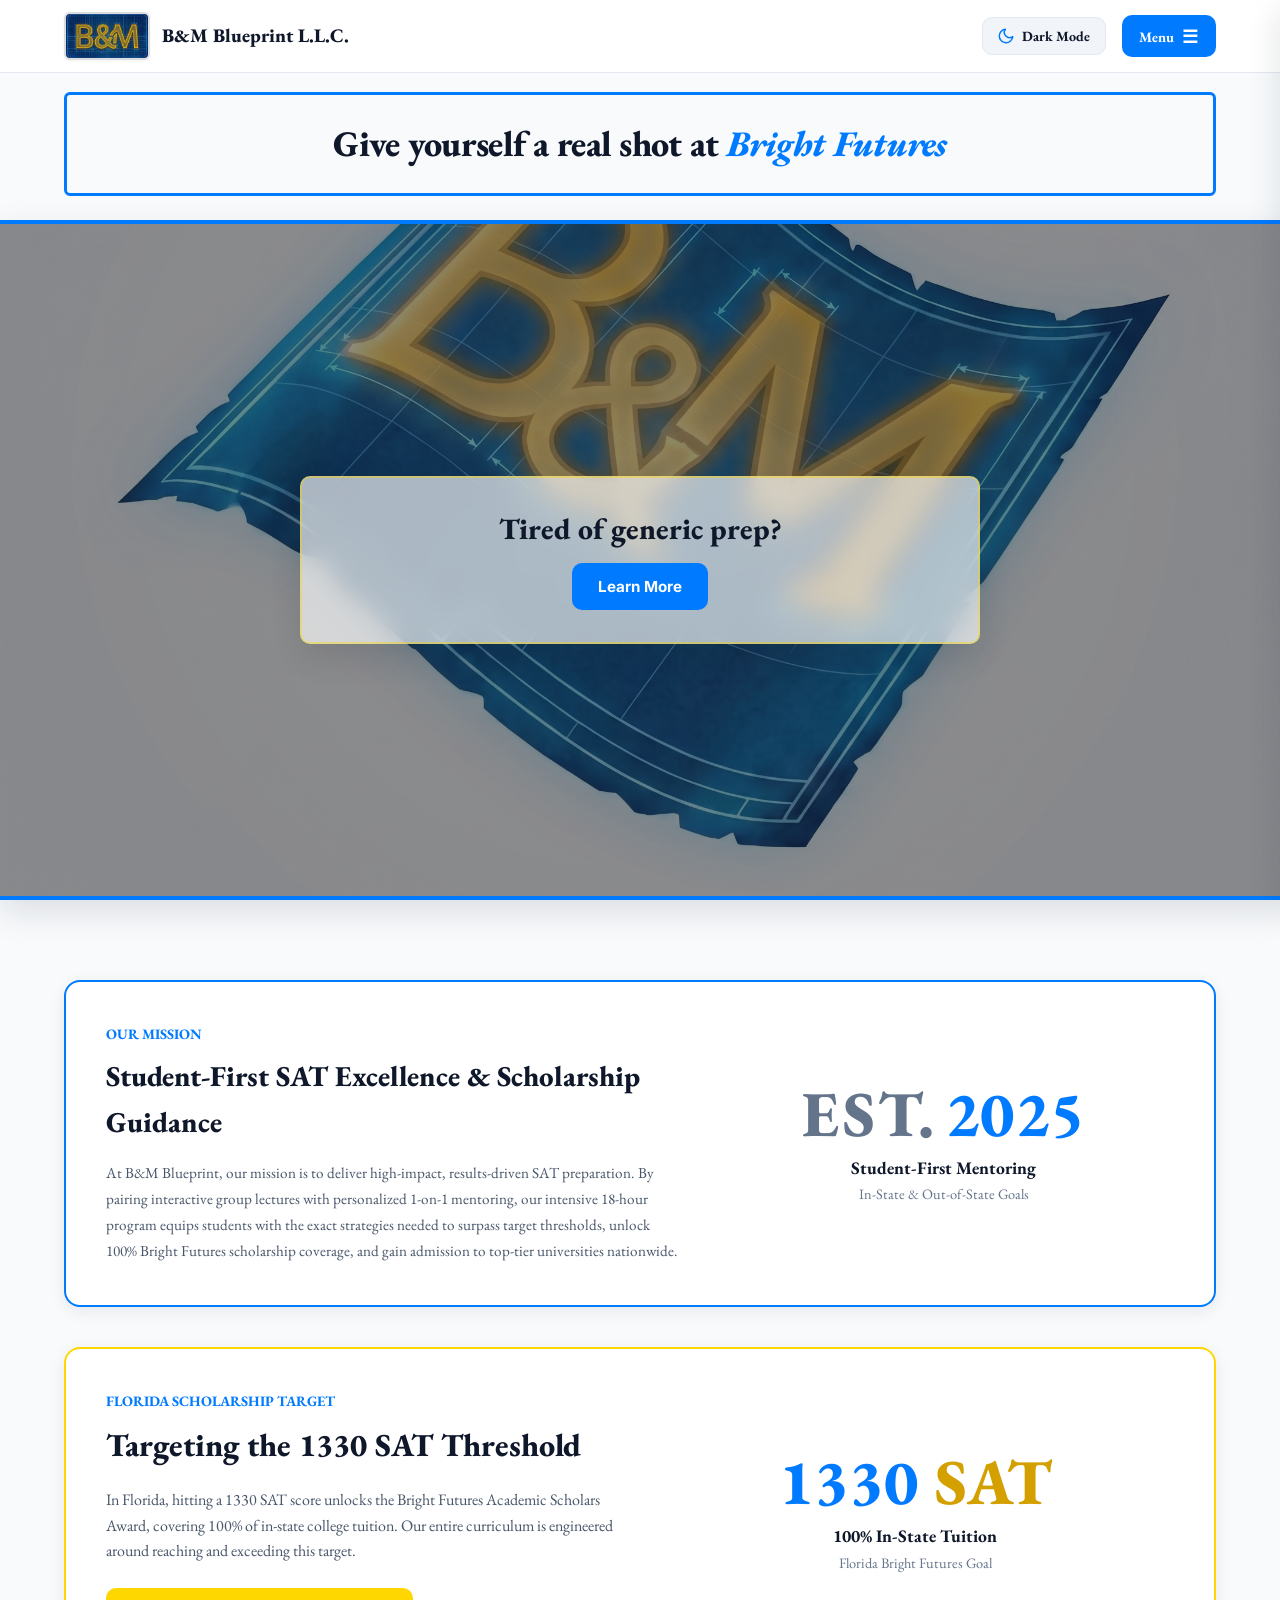
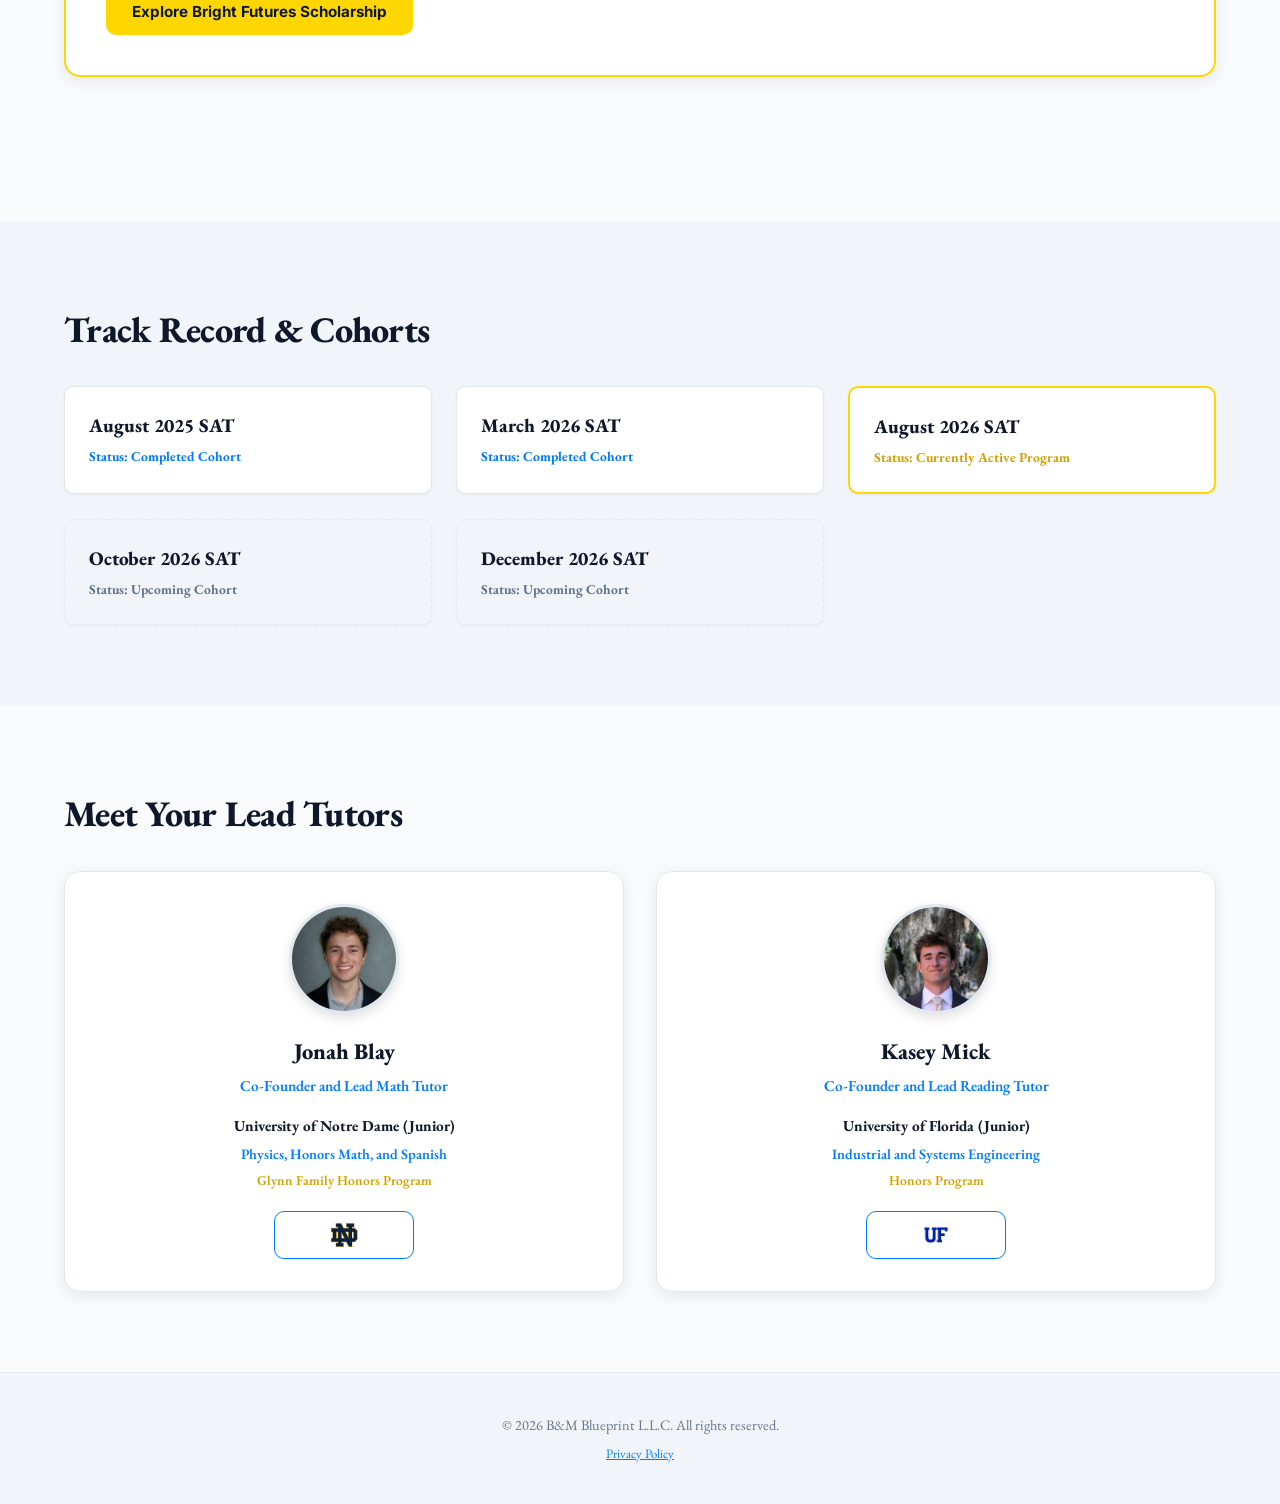
==== frontend/index.html @ c73dffe8 "Fix CSS cascade issue with mobile background attachment" ====
<!DOCTYPE html>
<html lang="en" data-theme="light">
<head>
  <meta charset="UTF-8">
  <meta name="viewport" content="width=device-width, initial-scale=1.0">
  <meta name="description" content="B&M Blueprint L.L.C. - Elite SAT & Academic Tutoring based in Tallahassee, Florida. Master the 1330 SAT score for 100% Bright Futures coverage.">
  <title>B&M Blueprint L.L.C. | SAT & Academic Tutoring</title>
  
  <!-- Prevent Theme Flash -->
  <script>
    (function() {
      var cached = localStorage.getItem('bm_theme');
      var isDark = cached === 'dark' || (!cached && window.matchMedia && window.matchMedia('(prefers-color-scheme: dark)').matches);
      if (isDark) document.documentElement.setAttribute('data-theme', 'dark');
    })();
  </script>

  <!-- Favicon -->
  <link rel="icon" href="favicon.ico?v=5" sizes="any">
  <link rel="icon" type="image/png" sizes="32x32" href="assets/favicon.png?v=5">
  <link rel="apple-touch-icon" href="assets/apple-touch-icon.png?v=5">
  <!-- Google Fonts Preconnect -->
  <link rel="preconnect" href="https://fonts.googleapis.com">
  <link rel="preconnect" href="https://fonts.gstatic.com" crossorigin>
  <link href="https://fonts.googleapis.com/css2?family=EB+Garamond:ital,wght@0,400;0,500;0,600;0,700;0,800;1,400;1,500;1,600;1,700;1,800&amp;family=Inter:wght@400;500;600;700;800&amp;display=swap" rel="stylesheet">

  <!-- Master Stylesheet -->
  <link rel="stylesheet" href="css/styles.css?v=58">
</head>
<body>

  <!-- Site Navigation Header -->
  <header class="site-header">
    <div class="container">
      <a href="#" class="logo-link" data-page-target="home">
        <div class="logo-image-wrapper">
          <img src="assets/banner.png?v=3" alt="B&M Blueprint Logo" class="logo-banner-img">
        </div>
        <div class="header-logo-text">B&amp;M Blueprint L.L.C.</div>
      </a>

      <div class="nav-actions">
        <!-- Header Dark Mode / Light Mode Toggle Button -->
        <button class="theme-toggle-btn-header" id="header-theme-toggle-btn" aria-label="Toggle Light and Dark Mode">
          <span id="header-theme-icon" class="theme-icon-container"></span>
          <span id="header-theme-text">Dark Mode</span>
        </button>

        <!-- Right Slide-Out Menu Button -->
        <button class="menu-trigger-btn" id="menu-trigger-btn" aria-label="Open Navigation Menu">
          <span>Menu</span>
          <span style="font-size:1.1rem">☰</span>
        </button>
      </div>
    </div>
  </header>

  <!-- Right Slide-Out Navigation Drawer & Backdrop -->
  <div class="drawer-backdrop" id="drawer-backdrop"></div>
  <aside class="slide-drawer" id="slide-drawer" aria-label="Main Navigation Drawer">
    <div>
      <div class="drawer-header">
        <div style="font-weight:800; font-size:1.1rem; color:var(--color-blueprint)">B&amp;M Blueprint L.L.C.</div>
        <button class="drawer-close-btn" id="drawer-close-btn" aria-label="Close Navigation Menu">&times;</button>
      </div>

      <nav>
        <ul class="drawer-nav-list">
          <li><a href="#" class="drawer-nav-link active" data-page-target="home">Home</a></li>
          <li><a href="#" class="drawer-nav-link" data-page-target="program">Our Program</a></li>
          <li><a href="#" class="drawer-nav-link" data-page-target="tutors">Your Tutors</a></li>
          <li><a href="#" class="drawer-nav-link" data-page-target="pricing">Plans & Pricing</a></li>
          <li><a href="#" class="drawer-nav-link" data-page-target="bright-futures">Bright Futures Info</a></li>
          <li><a href="#" class="drawer-nav-link" data-page-target="testimonials">Testimonials</a></li>
          <li><a href="#" class="drawer-nav-link" data-page-target="contact">Contact Us</a></li>
        </ul>
      </nav>
    </div>

    <div class="drawer-footer">
      <!-- Theme Toggle inside Menu -->
      <button class="theme-toggle-btn-drawer" id="theme-toggle-btn" aria-label="Toggle Light and Dark Mode">
        <span id="theme-icon" class="theme-icon-container"></span>
        <span id="theme-text">Dark Mode</span>
      </button>

      <div style="font-weight:700; color:var(--text-primary); margin-top:1.25rem; margin-bottom:0.25rem">Tallahassee, Florida</div>
      <div>bandmblueprint@gmail.com</div>
      <div>850-556-9742 | 850-966-0051</div>
    </div>
  </aside>

  <!-- HERO SECTION WITH FULL-WIDTH WINDOW SCROLL ILLUSION -->
  <section class="hero-wrapper" id="hero-wrapper">
    <div class="container" id="hero-tagline-container">
      <!-- Tagline 1 Header above Window with Borders -->
      <div class="hero-tagline-bordered-box interactive-hero-box" id="hero-tagline-box">
        <h1 class="hero-tagline-top" id="hero-tagline-text">
          Give yourself a real shot at <span>Bright Futures</span>
        </h1>
      </div>
    </div>

    <!-- Full-Width Hero Window Frame stretching from left to right side of screen -->
    <div class="hero-window-frame-full" id="hero-window-frame">
      <div class="hero-window-bg" id="hero-window-bg"></div>
      <div class="hero-window-overlay"></div>

      <!-- Centered Banner inside Hero Window -->
      <div class="hero-centered-banner reveal-init reveal-scale" id="hero-centered-banner">
        <div class="banner-tagline" id="hero-banner-tagline">Tired of generic prep?</div>
        <div class="hero-banner-actions" id="hero-banner-actions">
          <button class="btn btn-blueprint" id="hero-learn-more-btn" data-page-target="program">
            Learn More
          </button>
        </div>
      </div>
    </div>
  </section>

  <!-- MULTI-PAGE CONTAINER VIEWS -->
  <main id="main-app-content">

    <!-- ================= PAGE 1: HOME ================= -->
    <div class="page-view" id="page-home">
      
      <section class="section-block">
        <div class="container">

          <!-- Company Mission Banner -->
          <div class="mission-card reveal-init reveal-slide-left interactive-card">
            <div class="mission-text-column">
              <div style="font-weight:700; color:var(--color-blueprint); font-size:0.9rem; margin-bottom:0.5rem">OUR MISSION</div>
              <h2 style="font-size:1.8rem; font-weight:800; margin-bottom:1rem">Student-First SAT Excellence &amp; Scholarship Guidance</h2>
              <p style="color:var(--text-secondary); font-size:0.95rem; line-height:1.7">
                At B&amp;M Blueprint, our mission is to deliver high-impact, results-driven SAT preparation. By pairing interactive group lectures with personalized 1-on-1 mentoring, our intensive 18-hour program equips students with the exact strategies needed to surpass target thresholds, unlock 100% Bright Futures scholarship coverage, and gain admission to top-tier universities nationwide.
              </p>
            </div>

            <div style="text-align:center">
              <div class="score-badge-large"><span style="color:var(--text-muted); font-weight:800; text-transform:uppercase; margin-right:0.5rem; letter-spacing:0.05em;">EST.</span>2025</div>
              <div style="font-weight:700; font-size:1.1rem; margin-top:0.5rem">Student-First Mentoring</div>
              <div style="color:var(--text-muted); font-size:0.9rem">In-State &amp; Out-of-State Goals</div>
            </div>
          </div>

          <!-- Bright Futures 1330 Highlight -->
          <div class="bright-futures-card reveal-init reveal-slide-right interactive-card">
            <div class="bf-text-column">
              <div style="font-weight:700; color:var(--color-blueprint); font-size:0.9rem; margin-bottom:0.5rem">FLORIDA SCHOLARSHIP TARGET</div>
              <h2 style="font-size:2rem; font-weight:800; margin-bottom:1rem">Targeting the 1330 SAT Threshold</h2>
              <p style="color:var(--text-secondary); margin-bottom:1.5rem">
                In Florida, hitting a 1330 SAT score unlocks the Bright Futures Academic Scholars Award, covering 100% of in-state college tuition. Our entire curriculum is engineered around reaching and exceeding this target.
              </p>
              <button class="btn btn-gold" data-page-target="bright-futures">
                Explore Bright Futures Scholarship
              </button>
            </div>

            <div style="text-align:center">
              <div class="score-badge-large">1330 <span>SAT</span></div>
              <div style="font-weight:700; font-size:1.1rem; margin-top:0.5rem">100% In-State Tuition</div>
              <div style="color:var(--text-muted); font-size:0.9rem">Florida Bright Futures Goal</div>
            </div>

          </div>
        </div>
      </section>

      <!-- Cohorts Hosted & Overview -->
      <section class="section-block" style="background-color:var(--bg-surface-alt)">
        <div class="container">
          <h2 class="section-title reveal-init reveal-fade-up">Track Record &amp; Cohorts</h2>
          
          <div class="reveal-stagger-parent cohort-grid">
            <div class="reveal-card cohort-card">
              <div style="font-weight:800; font-size:1.2rem; margin-bottom:0.25rem">August 2025 SAT</div>
              <div style="color:var(--color-blueprint); font-weight:700; font-size:0.85rem">Status: Completed Cohort</div>
            </div>
            <div class="reveal-card cohort-card">
              <div style="font-weight:800; font-size:1.2rem; margin-bottom:0.25rem">March 2026 SAT</div>
              <div style="color:var(--color-blueprint); font-weight:700; font-size:0.85rem">Status: Completed Cohort</div>
            </div>
            <div class="reveal-card cohort-card active">
              <div style="font-weight:800; font-size:1.2rem; margin-bottom:0.25rem">August 2026 SAT</div>
              <div style="color:var(--color-gold-dark); font-weight:700; font-size:0.85rem">Status: Currently Active Program</div>
            </div>
            <div class="reveal-card cohort-card upcoming">
              <div style="font-weight:800; font-size:1.2rem; margin-bottom:0.25rem">October 2026 SAT</div>
              <div style="color:var(--text-muted); font-weight:700; font-size:0.85rem">Status: Upcoming Cohort</div>
            </div>
            <div class="reveal-card cohort-card upcoming">
              <div style="font-weight:800; font-size:1.2rem; margin-bottom:0.25rem">December 2026 SAT</div>
              <div style="color:var(--text-muted); font-weight:700; font-size:0.85rem">Status: Upcoming Cohort</div>
            </div>
          </div>
        </div>
      </section>

      <!-- Co-Founders Preview -->
      <section class="section-block">
        <div class="container">
          <h2 class="section-title reveal-init reveal-fade-up">Meet Your Lead Tutors</h2>
          <div class="tutor-grid reveal-stagger-parent" id="tutors-container">
            
            <div class="tutor-card reveal-card interactive-card" id="tutor-preview-jonah-blay">
              <div style="display:flex; flex-direction:column; align-items:center; text-align:center; height:100%; justify-content:space-between;">
                <div style="display:flex; flex-direction:column; align-items:center; text-align:center; width:100%;">
                  <div class="tutor-avatar-photo-wrapper">
                    <img src="assets/photo_jonah.jpg?v=14" alt="Jonah Blay" class="tutor-avatar-photo-img" onerror="this.onerror=null; this.parentElement.outerHTML='<div class=\'tutor-avatar-placeholder\'>JB</div>';">
                  </div>
                  <h3 class="tutor-name" style="margin-bottom:0.25rem">Jonah Blay</h3>
                  <div class="tutor-credentials" style="margin-bottom:0.75rem">Co-Founder and Lead Math Tutor</div>
                  <div style="font-weight:700; font-size:0.95rem; color:var(--text-primary); margin-top:0.25rem">University of Notre Dame (Junior)</div>
                  <div style="font-size:0.9rem; color:var(--color-blueprint); font-weight:600; margin-top:0.25rem">Physics, Honors Math, and Spanish</div>
                  <div style="font-size:0.85rem; color:var(--color-gold-dark); font-weight:600; margin-top:0.25rem">Glynn Family Honors Program</div>
                </div>
                <div class="tutor-preview-logo-box">
                  <img src="assets/nd.jpg?v=14" alt="University of Notre Dame Logo" class="tutor-preview-logo-img">
                </div>
              </div>
            </div>

            <div class="tutor-card reveal-card interactive-card" id="tutor-preview-kasey-mick">
              <div style="display:flex; flex-direction:column; align-items:center; text-align:center; height:100%; justify-content:space-between;">
                <div style="display:flex; flex-direction:column; align-items:center; text-align:center; width:100%;">
                  <div class="tutor-avatar-photo-wrapper">
                    <img src="assets/photo_kasey.jpg?v=14" alt="Kasey Mick" class="tutor-avatar-photo-img" onerror="this.onerror=null; this.parentElement.outerHTML='<div class=\'tutor-avatar-placeholder\'>KM</div>';">
                  </div>
                  <h3 class="tutor-name" style="margin-bottom:0.25rem">Kasey Mick</h3>
                  <div class="tutor-credentials" style="margin-bottom:0.75rem">Co-Founder and Lead Reading Tutor</div>
                  <div style="font-weight:700; font-size:0.95rem; color:var(--text-primary); margin-top:0.25rem">University of Florida (Junior)</div>
                  <div style="font-size:0.9rem; color:var(--color-blueprint); font-weight:600; margin-top:0.25rem">Industrial and Systems Engineering</div>
                  <div style="font-size:0.85rem; color:var(--color-gold-dark); font-weight:600; margin-top:0.25rem">Honors Program</div>
                </div>
                <div class="tutor-preview-logo-box">
                  <img src="assets/uf.png?v=14" alt="University of Florida Logo" class="tutor-preview-logo-img">
                </div>
              </div>
            </div>

          </div>
        </div>
      </section>

    </div>

    <!-- ================= PAGE 2: PROGRAM DETAILS ================= -->
    <div class="page-view hidden" id="page-program">
      <section class="section-block">
        <div class="container">
          <h2 class="section-title reveal-init reveal-fade-up">The 4-Week, 18-Hour SAT Program</h2>

          <div class="program-overview-card reveal-init reveal-scale">
            <div style="display:flex; justify-content:space-between; align-items:center; flex-wrap:wrap; gap:1rem; margin-bottom:1.5rem">
              <div>
                <h3 style="font-size:1.6rem; font-weight:800">Complete Program Overview</h3>
                <div style="color:var(--text-secondary); font-size:0.95rem">14 Hours Group Lectures + 4 Private 1-on-1 Sessions</div>
              </div>
              <div style="text-align:right">
                <div class="price-large">$799</div>
                <div style="font-size:0.85rem; color:var(--text-muted)">All-Inclusive Tuition</div>
              </div>
            </div>

            <div class="reveal-stagger-parent program-breakdown-grid">
              <div class="reveal-card">
                <div style="font-weight:700; font-size:0.85rem; color:var(--text-muted)">WEEKS 1–3</div>
                <div style="font-weight:800; font-size:1.1rem">2 Sessions / Week</div>
                <div style="font-size:0.85rem; color:var(--text-secondary)">One Reading (2h) &amp; One Math (2h) = 12 Hrs</div>
              </div>
              <div class="reveal-card">
                <div style="font-weight:700; font-size:0.85rem; color:var(--text-muted)">WEEK 4</div>
                <div style="font-weight:800; font-size:1.1rem">Final Review Session</div>
                <div style="font-size:0.85rem; color:var(--text-secondary)">2-Hour Math &amp; Reading Review = 2 Hrs</div>
              </div>
              <div class="reveal-card">
                <div style="font-weight:700; font-size:0.85rem; color:var(--text-muted)">1-ON-1 SESSIONS</div>
                <div style="font-weight:800; font-size:1.1rem">4 Private Sessions</div>
                <div style="font-size:0.85rem; color:var(--text-secondary)">1-Hour each with Jonah or Kasey = 4 Hrs</div>
              </div>
            </div>
          </div>

          <h3 class="section-title reveal-init reveal-fade-up" style="font-size:1.5rem">Weekly Curriculum Timeline</h3>
          <div class="program-timeline-grid reveal-stagger-parent" id="timeline-container">
            <!-- Dynamic Program Timeline -->
          </div>

          <!-- Group Session Structure (Creative & Eye-Catching Breakdown) -->
          <div class="reveal-init reveal-fade-up" style="margin-top:3.5rem">
            <h3 class="section-title" style="font-size:1.5rem">Group Session Structure</h3>
            <p style="color:var(--text-secondary); margin-bottom:1.5rem; margin-top:-0.5rem; font-size:0.95rem">
              Every 2-hour group lecture is meticulously engineered into two identical 60-minute learning cycles to maximize active retention and problem-solving mastery.
            </p>

            <div class="reveal-stagger-parent" style="display:grid; grid-template-columns:repeat(auto-fit, minmax(300px, 1fr)); gap:1.5rem">
              
              <!-- Hour 1 -->
              <div class="session-structure-card hour-1 reveal-card">
                <div style="display:flex; justify-content:space-between; align-items:center; margin-bottom:1.25rem; border-bottom:1px solid var(--border-color); padding-bottom:0.75rem">
                  <span style="font-weight:800; font-size:1.2rem; color:var(--color-blueprint)">HOUR 1</span>
                  <span class="session-structure-pill">60 MINUTES</span>
                </div>

                <div style="display:flex; flex-direction:column; gap:1rem">
                  <div style="display:flex; align-items:flex-start; gap:0.85rem">
                    <div style="width:28px; height:28px; border-radius:50%; background:var(--color-blueprint); color:#ffffff; font-weight:800; font-size:0.85rem; display:flex; align-items:center; justify-content:center; flex-shrink:0; margin-top:2px">1</div>
                    <div>
                      <div style="font-weight:700; font-size:0.95rem; color:var(--text-primary)">Concept Lecture</div>
                      <div style="font-size:0.85rem; color:var(--text-muted)">Deep-dive presentation of core testing strategies &amp; formulas.</div>
                    </div>
                  </div>

                  <div style="display:flex; align-items:flex-start; gap:0.85rem">
                    <div style="width:28px; height:28px; border-radius:50%; background:var(--color-blueprint); color:#ffffff; font-weight:800; font-size:0.85rem; display:flex; align-items:center; justify-content:center; flex-shrink:0; margin-top:2px">2</div>
                    <div>
                      <div style="font-weight:700; font-size:0.95rem; color:var(--text-primary)">Practice Problem Set</div>
                      <div style="font-size:0.85rem; color:var(--text-muted)">Individual student application on targeted SAT question sets.</div>
                    </div>
                  </div>

                  <div style="display:flex; align-items:flex-start; gap:0.85rem">
                    <div style="width:28px; height:28px; border-radius:50%; background:var(--color-blueprint); color:#ffffff; font-weight:800; font-size:0.85rem; display:flex; align-items:center; justify-content:center; flex-shrink:0; margin-top:2px">3</div>
                    <div>
                      <div style="font-weight:700; font-size:0.95rem; color:var(--text-primary)">Review &amp; Solutions</div>
                      <div style="font-size:0.85rem; color:var(--text-muted)">Step-by-step solution walkthrough &amp; strategy breakdown.</div>
                    </div>
                  </div>
                </div>
              </div>

              <!-- Hour 2 -->
              <div class="session-structure-card hour-2 reveal-card">
                <div style="display:flex; justify-content:space-between; align-items:center; margin-bottom:1.25rem; border-bottom:1px solid var(--border-color); padding-bottom:0.75rem">
                  <span style="font-weight:800; font-size:1.2rem; color:var(--color-gold-dark)">HOUR 2</span>
                  <span class="session-structure-pill">60 MINUTES</span>
                </div>

                <div style="display:flex; flex-direction:column; gap:1rem">
                  <div style="display:flex; align-items:flex-start; gap:0.85rem">
                    <div style="width:28px; height:28px; border-radius:50%; background:var(--color-gold-dark); color:#ffffff; font-weight:800; font-size:0.85rem; display:flex; align-items:center; justify-content:center; flex-shrink:0; margin-top:2px">1</div>
                    <div>
                      <div style="font-weight:700; font-size:0.95rem; color:var(--text-primary)">Concept Lecture</div>
                      <div style="font-size:0.85rem; color:var(--text-muted)">Advanced techniques &amp; second topic module breakdown.</div>
                    </div>
                  </div>

                  <div style="display:flex; align-items:flex-start; gap:0.85rem">
                    <div style="width:28px; height:28px; border-radius:50%; background:var(--color-gold-dark); color:#ffffff; font-weight:800; font-size:0.85rem; display:flex; align-items:center; justify-content:center; flex-shrink:0; margin-top:2px">2</div>
                    <div>
                      <div style="font-weight:700; font-size:0.95rem; color:var(--text-primary)">Practice Problem Set</div>
                      <div style="font-size:0.85rem; color:var(--text-muted)">Focused problem solving reinforcing the second module.</div>
                    </div>
                  </div>

                  <div style="display:flex; align-items:flex-start; gap:0.85rem">
                    <div style="width:28px; height:28px; border-radius:50%; background:var(--color-gold-dark); color:#ffffff; font-weight:800; font-size:0.85rem; display:flex; align-items:center; justify-content:center; flex-shrink:0; margin-top:2px">3</div>
                    <div>
                      <div style="font-weight:700; font-size:0.95rem; color:var(--text-primary)">Review &amp; Solutions</div>
                      <div style="font-size:0.85rem; color:var(--text-muted)">Comprehensive solution review &amp; student diagnostic Q&amp;A.</div>
                    </div>
                  </div>
                </div>
              </div>

            </div>
          </div>

          <div class="reveal-init reveal-fade-up" style="margin-top:3rem; text-align:center">
            <button class="btn btn-blueprint" data-page-target="contact">
              Enroll in Upcoming Cohort
            </button>
          </div>
        </div>
      </section>
    </div>

    <!-- ================= PAGE 3: CO-FOUNDERS ================= -->
    <div class="page-view hidden" id="page-tutors">
      <section class="section-block">
        <div class="container">
          <h2 class="section-title reveal-init reveal-fade-up">Co-Founders &amp; Lead Tutors</h2>

          <div class="tutor-grid reveal-stagger-parent" id="tutors-expanded-container">
            <!-- Dynamic Expanded Co-Founders Rendered Here -->
          </div>
        </div>
      </section>
    </div>

    <!-- ================= PAGE 4: PRICING & TUTORING ================= -->
    <div class="page-view hidden" id="page-pricing">
      <section class="section-block">
        <div class="container">
          <h2 class="section-title reveal-init reveal-fade-up">Pricing &amp; Tutoring Options</h2>

          <div class="reveal-stagger-parent" style="display:grid; grid-template-columns:repeat(auto-fit, minmax(320px, 1fr)); gap:2rem; margin-bottom:3rem">
            
            <div class="reveal-card" style="background-color:var(--bg-surface); border:2px solid var(--color-blueprint); border-radius:var(--radius-lg); padding:2rem">
              <div style="display:inline-block; padding:0.2rem 0.75rem; background:var(--color-blueprint); color:#fff; font-weight:700; font-size:0.8rem; border-radius:var(--radius-full); margin-bottom:1rem">MOST POPULAR</div>
              <h3 style="font-size:1.5rem; font-weight:800; margin-bottom:0.5rem">4-Week SAT Program</h3>
              <p style="color:var(--text-secondary); font-size:0.95rem; margin-bottom:1.5rem">Full 18-hour program including 14 group hours + 4 private 1-on-1 sessions.</p>
              <div style="font-size:2.5rem; font-weight:800; color:var(--color-blueprint); margin-bottom:1.5rem">$799</div>
              <button class="btn btn-blueprint" style="width:100%" data-page-target="contact">Register For Program</button>
            </div>

            <div class="reveal-card" style="background-color:var(--bg-surface); border:1px solid var(--border-color); border-radius:var(--radius-lg); padding:2rem">
              <h3 style="font-size:1.5rem; font-weight:800; margin-bottom:0.5rem">Private SAT Tutoring</h3>
              <p style="color:var(--text-secondary); font-size:0.95rem; margin-bottom:1.5rem">1-on-1 personalized SAT tutoring sessions with either Jonah Blay or Kasey Mick.</p>
              <div style="font-size:2.5rem; font-weight:800; color:var(--text-primary); margin-bottom:1.5rem">$75 <span style="font-size:1rem; font-weight:600; color:var(--text-muted)">/ hour</span></div>
              
              <!-- Interactive Tutoring Calculator -->
              <div style="background:var(--bg-surface-alt); padding:1rem; border-radius:var(--radius-md); margin-bottom:1.5rem">
                <label style="font-weight:700; font-size:0.85rem; display:block; margin-bottom:0.5rem">Calculate Tutoring Cost:</label>
                <div style="display:flex; gap:0.5rem; margin-bottom:0.5rem">
                  <input type="number" id="tutoring-hours-input" value="5" min="1" max="50" class="contact-input" style="width:80px; flex:none;">
                  <select id="tutoring-subject-select" class="contact-input">
                    <option value="sat-private">SAT Private Tutoring ($75/hr)</option>
                    <option value="ap-subject">AP &amp; Subject Tutoring (Custom Inquiry)</option>
                  </select>
                </div>
                <div id="calculator-output" style="text-align:center"></div>
              </div>

              <button class="btn btn-outline" style="width:100%" data-page-target="contact">Book Private Hours</button>
            </div>

          </div>

          <!-- AP & Other Academic Subjects -->
          <div class="reveal-init reveal-fade-up interactive-card" style="background-color:var(--bg-surface-alt); padding:2rem; border-radius:var(--radius-lg); border:1px solid var(--border-color)">
            <h3 style="font-size:1.35rem; font-weight:800; margin-bottom:0.5rem">AP &amp; Academic Subject Tutoring</h3>
            <p style="color:var(--text-secondary); margin-bottom:1rem">
              In addition to SAT prep, Jonah and Kasey offer specialized tutoring in AP Calculus, AP Physics, AP Chemistry, Geometry, Algebra, Writing, Spanish, and more. Rates vary depending on subject and frequency. Please reach out to us directly for custom pricing.
            </p>
            <button class="btn btn-gold" data-page-target="contact">Inquire About AP Subjects</button>
          </div>
        </div>
      </section>
    </div>

    <!-- ================= PAGE 5: BRIGHT FUTURES ================= -->
    <div class="page-view hidden" id="page-bright-futures">
      
      <!-- Section 1: Scholarship Tiers -->
      <section class="section-block">
        <div class="container">
          <h2 class="section-title reveal-init reveal-fade-up">Bright Futures <span>Scholarship Tiers</span></h2>
          <p class="reveal-init reveal-fade-up" style="color:var(--text-secondary); font-size:1.1rem; max-width:700px; margin-bottom:2.5rem;">
            The Florida Bright Futures Scholarship Program rewards Florida high school graduates for high academic achievement. Here are the core SAT requirements for the two main tiers.
          </p>
          
          <div class="reveal-stagger-parent" style="display:grid; grid-template-columns:repeat(auto-fit, minmax(320px, 1fr)); gap:2rem;">
            
            <!-- FAS Card -->
            <div class="reveal-card bf-tier-card fas">
              <div style="display:flex; justify-content:space-between; align-items:flex-start; margin-bottom:1.5rem">
                <div>
                  <h3 style="font-weight:800; font-size:1.4rem; color:var(--text-primary); margin-bottom:0.25rem;">Florida Academic Scholars (FAS)</h3>
                  <div style="font-weight:700; color:var(--color-blueprint);">100% Tuition &amp; Applicable Fees</div>
                </div>
                <div style="font-size:2rem; font-weight:800; color:var(--color-blueprint); line-height:1; font-family:var(--font-mono)">FAS</div>
              </div>
              <p style="color:var(--text-secondary); font-size:0.95rem; margin-bottom:2rem; flex-grow:1;">
                The highest tier award covering 100% of your tuition at Florida public institutions.
              </p>
              <div style="background:var(--bg-surface-alt); padding:1.25rem; border-radius:var(--radius-md); border-left:4px solid var(--color-blueprint)">
                <div style="font-size:0.85rem; color:var(--text-muted); font-weight:700; margin-bottom:0.25rem">REQUIRED SAT SCORES</div>
                <div style="display:flex; justify-content:space-between; align-items:center; margin-bottom:0.25rem;">
                  <span style="font-weight:600; color:var(--text-primary);">2024-2025 Grads:</span>
                  <span style="font-weight:800; font-family:var(--font-mono);">1340</span>
                </div>
                <div style="display:flex; justify-content:space-between; align-items:center;">
                  <span style="font-weight:600; color:var(--text-primary);">2025-2026 &amp; Beyond:</span>
                  <span style="font-weight:800; font-family:var(--font-mono); color:var(--color-blueprint); font-size:1.1rem">1330</span>
                </div>
              </div>
            </div>

            <!-- FMS Card -->
            <div class="reveal-card bf-tier-card fms">
              <div style="display:flex; justify-content:space-between; align-items:flex-start; margin-bottom:1.5rem">
                <div>
                  <h3 style="font-weight:800; font-size:1.4rem; color:var(--text-primary); margin-bottom:0.25rem;">Florida Medallion Scholars (FMS)</h3>
                  <div style="font-weight:700; color:var(--color-gold-dark);">75% Tuition &amp; Applicable Fees</div>
                </div>
                <div style="font-size:2rem; font-weight:800; color:var(--color-gold-dark); line-height:1; font-family:var(--font-mono)">FMS</div>
              </div>
              <p style="color:var(--text-secondary); font-size:0.95rem; margin-bottom:2rem; flex-grow:1;">
                The second tier award covering 75% of your tuition at Florida public institutions.
              </p>
              <div style="background:var(--bg-surface-alt); padding:1.25rem; border-radius:var(--radius-md); border-left:4px solid var(--color-gold-dark)">
                <div style="font-size:0.85rem; color:var(--text-muted); font-weight:700; margin-bottom:0.25rem">REQUIRED SAT SCORES</div>
                <div style="display:flex; justify-content:space-between; align-items:center; margin-bottom:0.25rem;">
                  <span style="font-weight:600; color:var(--text-primary);">2024-2025 Grads:</span>
                  <span style="font-weight:800; font-family:var(--font-mono);">1210</span>
                </div>
                <div style="display:flex; justify-content:space-between; align-items:center;">
                  <span style="font-weight:600; color:var(--text-primary);">2025-2026 &amp; Beyond:</span>
                  <span style="font-weight:800; font-family:var(--font-mono); color:var(--color-gold-dark); font-size:1.1rem">1190</span>
                </div>
              </div>
            </div>
          </div>
        </div>
      </section>

      <!-- Section 2: Deadlines & Superscoring -->
      <section class="section-block" style="background-color:var(--bg-surface-alt);">
        <div class="container">
          <h2 class="section-title reveal-init reveal-fade-up">Deadlines &amp; <span>Superscoring</span></h2>
          
          <div class="reveal-stagger-parent" style="display:grid; grid-template-columns:repeat(auto-fit, minmax(260px, 1fr)); gap:1.5rem; margin-top:2rem;">
            <div class="reveal-card bf-interactive-card" style="padding:2rem; text-align:center;">
              <div style="font-weight:800; font-size:1.2rem; color:var(--text-primary); margin-bottom:0.5rem">SAT Score Deadline</div>
              <div style="font-weight:700; color:var(--color-blueprint); margin-bottom:0.75rem">August 31st of Graduation Year</div>
              <p style="font-size:0.95rem; color:var(--text-secondary); margin:0;">
                All required test scores must be earned by this date.
              </p>
            </div>
            
            <div class="reveal-card bf-interactive-card" style="padding:2rem; text-align:center;">
              <div style="font-weight:800; font-size:1.2rem; color:var(--text-primary); margin-bottom:0.5rem">FFAA Application</div>
              <div style="font-weight:700; color:var(--color-blueprint); margin-bottom:0.75rem">August 31st of Graduation Year</div>
              <p style="font-size:0.95rem; color:var(--text-secondary); margin:0;">
                The Florida Financial Aid Application must be submitted by this date.
              </p>
            </div>
          </div>

          <div class="reveal-init reveal-scale bf-interactive-card" style="padding:2.5rem; margin-top:2rem;">
            <h3 style="font-size:1.4rem; font-weight:800; color:var(--color-blueprint); margin-bottom:0.5rem;">Superscoring Policy</h3>
            <p style="color:var(--text-primary); font-size:1rem; margin:0; line-height:1.6;">
              Bright Futures accepts SAT superscores. The program combines the highest Evidence-Based Reading &amp; Writing score and the highest Math score across multiple test administrations to calculate the maximum composite score. SAT scores cannot be combined with ACT or CLT scores.
            </p>
          </div>
        </div>
      </section>

      <!-- Section 3: Other Requirements -->
      <section class="section-block">
        <div class="container">
          <h2 class="section-title reveal-init reveal-fade-up">Additional <span>Requirements</span></h2>
          <p class="reveal-init reveal-fade-up" style="color:var(--text-secondary); margin-bottom:2rem;">Along with your SAT scores, you must meet the following criteria:</p>
          
          <div class="reveal-stagger-parent" style="display:grid; grid-template-columns:repeat(auto-fit, minmax(280px, 1fr)); gap:2rem;">
            
            <!-- GPA -->
            <div class="reveal-card interactive-accent-side" style="border-top:2px solid var(--border-color); padding:1.5rem;">
              <h3 style="font-size:1.2rem; font-weight:800; margin-bottom:1rem;">Weighted GPA</h3>
              <div style="display:flex; justify-content:space-between; border-bottom:1px solid var(--bg-surface-alt); padding-bottom:0.75rem; margin-bottom:0.75rem;">
                <span style="font-weight:700; color:var(--color-blueprint)">FAS</span>
                <span style="font-weight:600;">3.5 Minimum</span>
              </div>
              <div style="display:flex; justify-content:space-between;">
                <span style="font-weight:700; color:var(--color-gold-dark)">FMS</span>
                <span style="font-weight:600;">3.0 Minimum</span>
              </div>
            </div>

            <!-- Service Hours -->
            <div class="reveal-card interactive-accent-side" style="border-top:2px solid var(--border-color); padding:1.5rem;">
              <h3 style="font-size:1.2rem; font-weight:800; margin-bottom:1rem;">Service or Work Hours</h3>
              <div style="display:flex; flex-direction:column; gap:0.5rem; border-bottom:1px solid var(--bg-surface-alt); padding-bottom:0.75rem; margin-bottom:0.75rem;">
                <div style="display:flex; justify-content:space-between;">
                  <span style="font-weight:700; color:var(--color-blueprint)">FAS</span>
                  <span style="font-weight:600; text-align:right;">100 Volunteer Hours<br>or 100 Paid Work Hours</span>
                </div>
              </div>
              <div style="display:flex; flex-direction:column; gap:0.5rem;">
                <div style="display:flex; justify-content:space-between;">
                  <span style="font-weight:700; color:var(--color-gold-dark)">FMS</span>
                  <span style="font-weight:600; text-align:right;">75 Volunteer Hours<br>or 100 Paid Work Hours</span>
                </div>
              </div>
            </div>

          </div>
        </div>
      </section>

      <!-- Section 4: The Blueprint Advantage -->
      <section class="section-block" style="background-color:var(--bg-surface-alt);">
        <div class="container">
          <div class="reveal-init reveal-scale" style="background-color:var(--bg-surface); padding:3rem; border-radius:var(--radius-lg); border:2px solid var(--color-blueprint); box-shadow:var(--shadow-lg); text-align:center;">
            <h2 style="font-size:2rem; font-weight:800; color:var(--text-primary); margin-bottom:1rem;">The <span style="color:var(--color-blueprint);">Blueprint</span> Advantage</h2>
            <p style="color:var(--text-secondary); font-size:1.1rem; max-width:700px; margin:0 auto 2rem auto; line-height:1.6;">
              Breaking the 1330 SAT threshold for 100% Bright Futures coverage is the ultimate goal for most Florida high schoolers. Our 4-Week, 18-Hour program is surgically designed to get you there.
            </p>
            
            <div style="display:grid; grid-template-columns:repeat(auto-fit, minmax(200px, 1fr)); gap:1.5rem; text-align:left; margin-bottom:2.5rem;">
              <div class="interactive-card" style="background:var(--bg-surface-alt); padding:1.5rem; border-radius:var(--radius-md);">
                <div style="font-weight:800; font-size:1.1rem; color:var(--color-blueprint); margin-bottom:0.5rem;">Targeted Focus</div>
                <div style="font-size:0.9rem; color:var(--text-secondary);">We ignore fluff and focus exclusively on the high-yield question archetypes needed to jump from 1100s/1200s to 1330+.</div>
              </div>
              <div class="interactive-card" style="background:var(--bg-surface-alt); padding:1.5rem; border-radius:var(--radius-md);">
                <div style="font-weight:800; font-size:1.1rem; color:var(--color-blueprint); margin-bottom:0.5rem;">Diagnostic Precision</div>
                <div style="font-size:0.9rem; color:var(--text-secondary);">Our 4 private 1-on-1 sessions allow us to isolate and eliminate the exact precision errors holding back your superscore.</div>
              </div>
            </div>
            
            <button class="btn btn-blueprint" data-page-target="contact" style="font-size:1.1rem; padding:0.85rem 2.5rem;">
              Start Your 1330 Journey
            </button>
          </div>
        </div>
      </section>

    </div>

    <!-- ================= PAGE 6: TESTIMONIALS ================= -->
    <div class="page-view hidden" id="page-testimonials">
      <section class="section-block">
        <div class="container">
          <h2 class="section-title reveal-init reveal-fade-up">Student Reviews &amp; Testimonials</h2>

          <div class="testimonials-grid reveal-stagger-parent" id="testimonials-container">
            <!-- Dynamic Testimonials from Levi P., Tristan P., Katie N. -->
          </div>

          <!-- Add Testimonial Section -->
          <div class="reveal-init reveal-fade-up" style="margin-top:4rem; background-color:var(--bg-surface); padding:2rem; border-radius:var(--radius-lg); border:1px solid var(--border-color); max-width:600px; margin-left:auto; margin-right:auto">
            <h3 style="font-size:1.35rem; font-weight:800; margin-bottom:1rem">Are You a Former Student? Leave a Review</h3>
            
            <form id="testimonial-form" style="display:flex; flex-direction:column;">
              <div style="margin-bottom:1rem;">
                <label style="font-weight:700; font-size:0.9rem; display:block; margin-bottom:0.3rem">Full Name</label>
                <input type="text" name="studentName" class="contact-input" placeholder="Your Name (e.g. Alex M.)" maxlength="100" required>
              </div>
              <div style="margin-bottom:1rem;">
                <label style="font-weight:700; font-size:0.9rem; display:block; margin-bottom:0.3rem">Cohort</label>
                <select name="scoreImprovement" id="testimonial-cohort" class="contact-input" required>
                  <option value="" disabled selected>Select a cohort...</option>
                  <option value="August 2025 SAT">August 2025 SAT</option>
                  <option value="March 2026 SAT">March 2026 SAT</option>
                  <option value="August 2026 SAT">August 2026 SAT</option>
                </select>
              </div>
              
              <div id="testimonial-rating-container" class="progressive-field">
                <label style="font-weight:700; font-size:0.9rem; display:block; margin-bottom:0.3rem">Star Rating</label>
                <select name="rating" id="testimonial-rating" class="contact-input" style="font-weight:700;" required>
                  <option value="" disabled selected>Select a rating...</option>
                  <option value="5">★★★★★ (5 Stars)</option>
                  <option value="4">★★★★☆ (4 Stars)</option>
                  <option value="3">★★★☆☆ (3 Stars)</option>
                  <option value="2">★★☆☆☆ (2 Stars)</option>
                  <option value="1">★☆☆☆☆ (1 Star)</option>
                </select>
              </div>

              <div id="testimonial-message-container" class="progressive-field">
                <label style="font-weight:700; font-size:0.9rem; display:block; margin-bottom:0.3rem">Review</label>
                <textarea name="reviewText" id="testimonial-message" class="contact-input" rows="3" placeholder="Share your experience with B&M Blueprint..." maxlength="2000" required></textarea>
              </div>
              <label style="font-size:0.8rem; color:var(--text-muted); margin-bottom:1rem; line-height:1.4; display:flex; align-items:flex-start; gap:0.5rem; cursor:pointer; position:relative;">
                <input type="checkbox" id="testimonial-consent" class="hidden-checkbox" required>
                <span class="custom-checkbox-ui"></span>
                <span>By submitting this form, I agree to the <a href="privacy.html" target="_blank" style="color:var(--color-blueprint); text-decoration:underline;">Privacy Policy</a>.</span>
              </label>
              <button type="submit" id="testimonial-submit-btn" class="btn btn-gold" disabled>Submit Review</button>
            </form>
          </div>

          <h2 class="section-title reveal-init reveal-fade-up" style="margin-top:4rem;">Parent Reviews &amp; Testimonials</h2>
          
          <div class="testimonials-grid reveal-stagger-parent" id="parent-testimonials-container">
            <!-- Dynamic Parent Testimonials -->
          </div>

          <!-- Add Parent Testimonial Section -->
          <div class="reveal-init reveal-fade-up" style="margin-top:4rem; background-color:var(--bg-surface); padding:2rem; border-radius:var(--radius-lg); border:1px solid var(--border-color); max-width:600px; margin-left:auto; margin-right:auto">
            <h3 style="font-size:1.35rem; font-weight:800; margin-bottom:1rem">Are You the Parent of a Former Student? Leave a Review.</h3>
            
            <form id="parent-testimonial-form" style="display:flex; flex-direction:column;">
              <div style="margin-bottom:1rem;">
                <label style="font-weight:700; font-size:0.9rem; display:block; margin-bottom:0.3rem">Full Name</label>
                <input type="text" name="parentName" class="contact-input" placeholder="Your Name (e.g. Alex M.)" maxlength="100" required>
              </div>
              <div style="margin-bottom:1rem;">
                <label style="font-weight:700; font-size:0.9rem; display:block; margin-bottom:0.3rem">Child's Cohort</label>
                <select name="childCohort" id="parent-testimonial-cohort" class="contact-input" required>
                  <option value="" disabled selected>Select a cohort...</option>
                  <option value="August 2025 SAT">August 2025 SAT</option>
                  <option value="March 2026 SAT">March 2026 SAT</option>
                  <option value="August 2026 SAT">August 2026 SAT</option>
                </select>
              </div>
              
              <div id="parent-testimonial-rating-container" class="progressive-field">
                <label style="font-weight:700; font-size:0.9rem; display:block; margin-bottom:0.3rem">Star Rating</label>
                <select name="parentRating" id="parent-testimonial-rating" class="contact-input" style="font-weight:700;" required>
                  <option value="" disabled selected>Select a rating...</option>
                  <option value="5">★★★★★ (5 Stars)</option>
                  <option value="4">★★★★☆ (4 Stars)</option>
                  <option value="3">★★★☆☆ (3 Stars)</option>
                  <option value="2">★★☆☆☆ (2 Stars)</option>
                  <option value="1">★☆☆☆☆ (1 Star)</option>
                </select>
              </div>

              <div id="parent-testimonial-message-container" class="progressive-field">
                <label style="font-weight:700; font-size:0.9rem; display:block; margin-bottom:0.3rem">Review</label>
                <textarea name="parentReviewText" id="parent-testimonial-message" class="contact-input" rows="3" placeholder="Share your experience with B&M Blueprint..." maxlength="2000" required></textarea>
              </div>
              <label style="font-size:0.8rem; color:var(--text-muted); margin-bottom:1rem; line-height:1.4; display:flex; align-items:flex-start; gap:0.5rem; cursor:pointer; position:relative;">
                <input type="checkbox" id="parent-testimonial-consent" class="hidden-checkbox" required>
                <span class="custom-checkbox-ui"></span>
                <span>By submitting this form, I agree to the <a href="privacy.html" target="_blank" style="color:var(--color-blueprint); text-decoration:underline;">Privacy Policy</a>.</span>
              </label>
              <button type="submit" id="parent-testimonial-submit-btn" class="btn btn-gold" disabled>Submit Review</button>
            </form>
          </div>
        </div>
      </section>
    </div>

    <!-- ================= PAGE 7: CONTACT ================= -->
    <div class="page-view hidden" id="page-contact">
      <section class="section-block">
        <div class="container">
          <h2 class="section-title reveal-init reveal-fade-up">Contact &amp; Inquiry</h2>

          <div class="contact-box reveal-init reveal-scale">
            <div class="reveal-stagger-parent">
              <h3 style="font-size:1.4rem; font-weight:800; margin-bottom:1.5rem">Get In Touch With Jonah &amp; Kasey</h3>

              <div class="contact-info-item reveal-card" style="cursor:pointer;">
                <div>
                  <div class="contact-title">Address</div>
                  <div style="color:var(--text-secondary); font-size:0.95rem; line-height:1.5;">Tallahassee, Florida 32312</div>
                </div>
              </div>

              <div class="contact-info-item reveal-card" style="cursor:pointer;">
                <div>
                  <div class="contact-title">Email</div>
                  <div style="color:var(--text-secondary); font-size:0.95rem; line-height:1.5;">bandmblueprint@gmail.com</div>
                </div>
              </div>

              <div class="contact-info-item reveal-card" style="cursor:pointer;">
                <div>
                  <div class="contact-title">Phone</div>
                  <div style="color:var(--text-secondary); font-size:0.95rem; line-height:1.5;">850-556-9742<br>850-966-0051</div>
                </div>
              </div>
            </div>

            <form class="contact-form" id="contact-form" style="display:flex; flex-direction:column;">
              <div style="margin-bottom:1rem;">
                <label style="font-weight:700; font-size:0.9rem; display:block; margin-bottom:0.3rem">Full Name</label>
                <input type="text" name="name" class="contact-input" placeholder="John Doe" maxlength="100" required>
              </div>

              <div style="margin-bottom:1rem;">
                <label style="font-weight:700; font-size:0.9rem; display:block; margin-bottom:0.3rem">Email Address</label>
                <input type="email" name="email" class="contact-input" placeholder="john@example.com" maxlength="254" required>
              </div>

              <div style="margin-bottom:1rem;">
                <label style="font-weight:700; font-size:0.9rem; display:block; margin-bottom:0.3rem">Reason for Contact</label>
                <select name="reason" id="contact-reason" class="contact-input" required>
                  <option value="" disabled selected>Select a reason...</option>
                  <option value="Comprehensive SAT Program">Comprehensive SAT Program</option>
                  <option value="Private SAT Tutoring">Private SAT Tutoring</option>
                  <option value="Private Academic Tutoring">Private Academic Tutoring</option>
                </select>
              </div>

              <div id="subject-container" class="progressive-field">
                <label style="font-weight:700; font-size:0.9rem; display:block; margin-bottom:0.3rem">Subject of Inquiry</label>
                <select name="subject" id="contact-subject" class="contact-input">
                  <option value="" disabled selected>Select a subject...</option>
                  <option value="October SAT Program">October SAT Program</option>
                  <option value="December SAT Program">December SAT Program</option>
                  <option value="Potential Future Programs">Potential Future Programs</option>
                </select>
              </div>

              <div id="message-container" class="progressive-field">
                <label style="font-weight:700; font-size:0.9rem; display:block; margin-bottom:0.3rem">Message</label>
                <textarea name="message" id="contact-message" class="contact-input" rows="4" placeholder="Tell us about your student's grade, current SAT score, or tutoring needs..." maxlength="2000"></textarea>
              </div>

              <label style="font-size:0.8rem; color:var(--text-muted); margin-bottom:1rem; line-height:1.4; display:flex; align-items:flex-start; gap:0.5rem; cursor:pointer; position:relative;">
                <input type="checkbox" id="contact-consent" class="hidden-checkbox" required>
                <span class="custom-checkbox-ui"></span>
                <span>By submitting this inquiry, I agree to the <a href="privacy.html" target="_blank" style="color:var(--color-blueprint); text-decoration:underline;">Privacy Policy</a>.</span>
              </label>
              <button type="submit" class="btn btn-blueprint" id="contact-submit-btn" disabled>Send Inquiry</button>
            </form>
          </div>
        </div>
      </section>
    </div>

  </main>

  <!-- Site Footer -->
  <footer class="site-footer">
    <div class="container" style="display:flex; flex-direction:column; align-items:center; gap:0.5rem;">
      <p>&copy; 2026 B&amp;M Blueprint L.L.C. All rights reserved.</p>
      <a href="privacy.html" style="font-size:0.8rem; color:var(--color-blueprint); text-decoration:underline;">Privacy Policy</a>
    </div>
  </footer>

  <!-- Custom Alert Modal -->
  <div id="custom-alert-backdrop" class="custom-alert-backdrop">
    <div id="custom-alert-card" class="custom-alert-card">
      <h3 id="custom-alert-title" class="custom-alert-title">Success</h3>
      <p id="custom-alert-message" class="custom-alert-message"></p>
      <button id="custom-alert-btn" class="btn btn-blueprint">OK</button>
    </div>
  </div>

  <!-- Security: Invisible reCAPTCHA v2 (EmailJS supports v2 natively) -->
  <script src="https://www.google.com/recaptcha/api.js" async defer></script>
  <div class="g-recaptcha" data-sitekey="6LfdxYYtAAAAACdMZriZWK_JZJQGeWrOQs4FF9nh" data-size="invisible" data-callback="onRecaptchaSuccess" data-error-callback="onRecaptchaError" data-expired-callback="onRecaptchaError"></div>

  <!-- ES6 Main Application Module -->
  <script type="module" src="js/main.js?v=47"></script>
</body>
</html>
---- frontend/css/styles.css ----
/* ==========================================================================
   B&M Blueprint L.L.C. - SAT & Academic Tutoring Website Style System
   Primary Color: Blueprint Blue rgb(0, 123, 255) / #007bff
   Secondary Accent: Light Yellow-Gold #ffd700
   Default: Light Mode with Theme Toggle Switch for Dark Mode
   ========================================================================== */

/* --------------------------------------------------------------------------
   1. Design Tokens & Color Palette
   -------------------------------------------------------------------------- */
:root {
  /* Brand Tokens */
  --color-blueprint: rgb(0, 123, 255);
  --color-blueprint-hover: #0056b3;
  --color-blueprint-light: rgba(0, 123, 255, 0.08);
  --color-gold: #ffd700;
  --color-gold-dark: #d4a000;
  --color-gold-light: rgba(255, 215, 0, 0.2);

  /* Light Theme Defaults */
  --bg-page: #f8fafc;
  --bg-surface: #ffffff;
  --bg-surface-alt: #f1f5f9;
  --bg-surface-translucent: rgba(255, 255, 255, 0.65);
  --bg-overlay: rgba(15, 23, 42, 0.5);

  --text-primary: #0f172a;
  --text-secondary: #475569;
  --text-muted: #64748b;
  --text-on-blue: #ffffff;

  --border-color: #e2e8f0;
  --border-color-active: #007bff;

  --shadow-sm: 0 1px 3px rgba(0, 0, 0, 0.05);
  --shadow-md: 0 4px 16px rgba(15, 23, 42, 0.08);
  --shadow-lg: 0 12px 32px rgba(15, 23, 42, 0.12);

  /* Fonts */
  --font-primary: 'EB Garamond', 'Crimson Text', 'Libre Baskerville', 'Merriweather', serif;
  --font-ui: 'Inter', -apple-system, BlinkMacSystemFont, 'Segoe UI', Roboto, sans-serif;
  --font-mono: 'JetBrains Mono', monospace;

  --radius-sm: 6px;
  --radius-md: 10px;
  --radius-lg: 16px;
  --radius-full: 9999px;

  --transition-fast: 0.15s ease;
  --transition-normal: 0.3s cubic-bezier(0.16, 1, 0.3, 1);
}

/* Dark Theme Overrides */
[data-theme="dark"] {
  --color-blueprint: #38bdf8;
  --color-blueprint-hover: #0284c7;
  --color-blueprint-light: rgba(56, 189, 248, 0.15);

  --bg-page: #0b132b;
  --bg-surface: #1c2541;
  --bg-surface-alt: #131b33;
  --bg-surface-translucent: rgba(28, 37, 65, 0.65);
  --bg-overlay: rgba(0, 0, 0, 0.7);

  --text-primary: #f1f5f9;
  --text-secondary: #cbd5e1;
  --text-muted: #94a3b8;
  --text-on-blue: #ffffff;

  --border-color: #334155;
  --border-color-active: #38bdf8;

  --shadow-sm: 0 1px 3px rgba(0, 0, 0, 0.4);
  --shadow-md: 0 6px 20px rgba(0, 0, 0, 0.4);
  --shadow-lg: 0 16px 36px rgba(0, 0, 0, 0.5);
}

/* --------------------------------------------------------------------------
   2. Base Reset
   -------------------------------------------------------------------------- */
*, *::before, *::after {
  box-sizing: border-box;
  margin: 0;
  padding: 0;
}

html {
  scroll-behavior: smooth;
}

body {
  background-color: var(--bg-page);
  color: var(--text-primary);
  font-family: var(--font-primary);
  line-height: 1.6;
  transition: background-color var(--transition-normal), color var(--transition-normal);
  overflow-x: hidden;
}

a {
  color: inherit;
  text-decoration: none;
}

button, input, select, textarea {
  font-family: inherit;
  font-size: inherit;
}

.container {
  width: 100%;
  max-width: 1200px;
  margin: 0 auto;
  padding: 0 1.5rem;
}

/* Buttons */
.btn {
  display: inline-flex;
  align-items: center;
  justify-content: center;
  gap: 0.5rem;
  padding: 0.75rem 1.5rem;
  font-family: var(--font-ui);
  font-weight: 700;
  font-size: 0.95rem;
  border-radius: var(--radius-md);
  cursor: pointer;
  transition: var(--transition-normal);
  border: 2px solid transparent;
}

.btn-blueprint {
  background-color: var(--color-blueprint);
  color: #ffffff;
}

.btn-blueprint:hover {
  background-color: var(--color-blueprint-hover);
  transform: translateY(-2px);
  box-shadow: var(--shadow-md);
}

.btn-gold {
  background-color: var(--color-gold);
  color: #0f172a;
}

.btn-gold:hover {
  background-color: #e6c200;
  transform: translateY(-2px);
  box-shadow: var(--shadow-md);
}

.btn-outline {
  background-color: transparent;
  border-color: var(--color-blueprint);
  color: var(--color-blueprint);
}

.btn-outline:hover {
  background-color: var(--color-blueprint-light);
}

/* --------------------------------------------------------------------------
   3. Header Navigation & Theme Switcher
   -------------------------------------------------------------------------- */
.site-header {
  position: fixed;
  top: 0;
  left: 0;
  width: 100%;
  z-index: 90;
  background-color: var(--bg-surface);
  border-bottom: 1px solid var(--border-color);
  transition: background-color var(--transition-normal);
}

.site-header .container {
  display: flex;
  align-items: center;
  justify-content: space-between;
  height: 72px;
}

.logo-link {
  display: flex;
  align-items: center;
  gap: 0.75rem;
  font-weight: 800;
  font-size: 1.2rem;
  color: var(--text-primary);
}

.logo-image-wrapper {
  width: 86.1px;
  height: 48px;
  border-radius: 6px; /* Slightly more rounded */
  overflow: hidden;
  display: flex;
  align-items: center;
  justify-content: center;
  flex-shrink: 0;
  
  border: 2px solid rgba(15, 23, 42, 0.15); /* Light mode subtle border */
  box-shadow: var(--shadow-sm);
  
  transition: transform 0.3s cubic-bezier(0.175, 0.885, 0.32, 1.275), 
              box-shadow 0.3s ease, 
              border-color 0.3s ease;
}

[data-theme="dark"] .logo-image-wrapper {
  border-color: rgba(255, 255, 255, 0.15); /* Dark mode border */
}

.logo-image-wrapper:hover {
  transform: translateY(-3px) scale(1.05) rotate(-3deg);
  box-shadow: 0 8px 16px rgba(0, 123, 255, 0.3); /* Blueprint blue glow */
  border-color: var(--color-blueprint); /* Highlight border on hover */
}

.logo-banner-img {
  width: 100%;
  height: 100%;
  object-fit: cover; /* Cropped perfectly to the bounds of the rounded wrapper */
}

.nav-actions {
  display: flex;
  align-items: center;
  gap: 1rem;
}

/* Theme Switcher Toggle */
.theme-toggle-btn-header {
  background-color: var(--bg-surface-alt);
  border: 1px solid var(--border-color);
  border-radius: var(--radius-md);
  color: var(--text-primary);
  padding: 0.55rem 0.9rem;
  font-weight: 700;
  font-size: 0.88rem;
  cursor: pointer;
  display: inline-flex;
  align-items: center;
  gap: 0.45rem;
  transition: var(--transition-normal);
}

.theme-toggle-btn-header:hover {
  border-color: var(--color-blueprint);
  color: var(--color-blueprint);
  transform: translateY(-1px);
}

.theme-toggle-btn-drawer {
  width: 100%;
  padding: 0.75rem;
  background: var(--bg-surface-alt);
  border: 1px solid var(--border-color);
  border-radius: var(--radius-md);
  color: var(--text-primary);
  font-weight: 700;
  font-size: 0.9rem;
  cursor: pointer;
  display: flex;
  align-items: center;
  justify-content: center;
  gap: 0.5rem;
  transition: var(--transition-normal);
}

.theme-toggle-btn-drawer:hover {
  border-color: var(--color-blueprint);
  color: var(--color-blueprint);
}

/* Vector SVG Symbol Styling with High-Contrast Color Adaptation */
.theme-icon-container {
  display: inline-flex;
  align-items: center;
  justify-content: center;
}

.theme-symbol-icon {
  width: 18px;
  height: 18px;
  stroke: var(--color-blueprint);
  transition: transform 0.3s ease, stroke 0.3s ease;
}

[data-theme="dark"] .theme-symbol-icon {
  stroke: var(--color-gold);
}

@media (max-width: 480px) {
  .theme-toggle-btn-header #header-theme-text {
    display: none;
  }
  .theme-toggle-btn-header {
    padding: 0.55rem 0.65rem;
  }
}

/* Menu Trigger Button */
.menu-trigger-btn {
  background-color: var(--color-blueprint);
  color: #ffffff;
  border: none;
  padding: 0.6rem 1.1rem;
  border-radius: var(--radius-md);
  cursor: pointer;
  font-weight: 700;
  font-size: 0.9rem;
  display: flex;
  align-items: center;
  gap: 0.5rem;
  transition: var(--transition-normal);
}

.menu-trigger-btn:hover {
  background-color: var(--color-blueprint-hover);
}

/* --------------------------------------------------------------------------
   4. Right Slide-Out Navigation Drawer
   -------------------------------------------------------------------------- */
.drawer-backdrop {
  position: fixed;
  top: 0;
  left: 0;
  width: 100vw;
  height: 100vh;
  background-color: var(--bg-overlay);
  z-index: 100;
  opacity: 0;
  visibility: hidden;
  transition: var(--transition-normal);
}

.drawer-backdrop.active {
  opacity: 1;
  visibility: visible;
}

.slide-drawer {
  position: fixed;
  top: 0;
  right: 0;
  width: 100%;
  max-width: 380px;
  height: 100vh;
  background-color: var(--bg-surface);
  z-index: 101;
  box-shadow: var(--shadow-lg);
  transform: translateX(100%);
  transition: transform var(--transition-normal);
  display: flex;
  flex-direction: column;
  justify-content: space-between;
  padding: 2rem;
  overflow-y: auto;
}

.slide-drawer.active {
  transform: translateX(0);
}

.drawer-header {
  display: flex;
  align-items: center;
  justify-content: space-between;
  padding-bottom: 1.5rem;
  border-bottom: 1px solid var(--border-color);
}

.drawer-close-btn {
  background: none;
  border: none;
  font-size: 1.6rem;
  color: var(--text-muted);
  cursor: pointer;
  padding: 0.25rem;
  display: inline-flex;
  align-items: center;
  justify-content: center;
  line-height: 1;
  transition: transform 0.35s cubic-bezier(0.34, 1.56, 0.64, 1), color 0.25s ease;
}

.drawer-close-btn:hover {
  transform: rotate(45deg) scale(1.2);
  color: var(--color-gold);
}

.drawer-nav-list {
  list-style: none;
  display: flex;
  flex-direction: column;
  gap: 1rem;
  margin-top: 2rem;
}

.drawer-nav-link {
  font-family: var(--font-ui);
  font-size: 1.15rem;
  font-weight: 700;
  color: var(--text-primary);
  display: block;
  padding: 0.5rem 0;
  border-bottom: 1px solid transparent;
  transition: var(--transition-fast);
}

.drawer-nav-link:hover, .drawer-nav-link.active {
  color: var(--color-blueprint);
  padding-left: 0.5rem;
}

.drawer-footer {
  padding-top: 1.5rem;
  border-top: 1px solid var(--border-color);
  font-size: 0.85rem;
  color: var(--text-muted);
}

/* --------------------------------------------------------------------------
   5. Hero Section & Parallax Logo Window Effect
   -------------------------------------------------------------------------- */
.hero-wrapper {
  padding-top: 88px;
  padding-bottom: 0;
  min-height: 100vh;
  display: flex;
  flex-direction: column;
  justify-content: space-between;
  background-color: var(--bg-page);
  border-top: 4px solid var(--color-blueprint);
  transition: padding 0.45s cubic-bezier(0.16, 1, 0.3, 1), min-height 0.45s cubic-bezier(0.16, 1, 0.3, 1), border-width 0.45s cubic-bezier(0.16, 1, 0.3, 1);
}

/* Sub-Page Compact Hero Wrapper */
.hero-wrapper.is-subpage {
  min-height: 360px;
  padding-top: 80px;
  border-top-width: 3px;
}

.hero-wrapper.is-subpage .hero-tagline-bordered-box {
  padding: 0.5rem 1rem;
  margin-bottom: 0.75rem;
  border-width: 1px;
  background-color: var(--bg-surface-alt);
}

.hero-wrapper.is-subpage .hero-tagline-top {
  font-size: 1rem;
  font-weight: 700;
  color: var(--text-secondary);
}

.hero-wrapper.is-subpage .hero-tagline-top span {
  color: var(--color-blueprint);
  font-weight: 800;
}

.hero-tagline-bordered-box {
  border: 3px solid var(--color-blueprint);
  padding: 1.25rem 1rem;
  margin-bottom: 1.5rem;
  text-align: center;
  border-radius: var(--radius-sm);
  transition: padding 0.45s cubic-bezier(0.16, 1, 0.3, 1), margin 0.45s cubic-bezier(0.16, 1, 0.3, 1), border-width 0.45s cubic-bezier(0.16, 1, 0.3, 1);
}

.program-overview-card {
  background-color: var(--bg-surface);
  border: 1px solid var(--border-color);
  border-radius: var(--radius-lg);
  padding: 2.5rem;
  box-shadow: var(--shadow-sm);
  margin-bottom: 2.5rem;
}

.price-large {
  font-size: 2.5rem;
  font-weight: 800;
  color: var(--color-blueprint);
}

.mission-card {
  background-color: var(--bg-surface);
  border: 2px solid var(--color-blueprint);
  border-radius: var(--radius-lg);
  padding: 2.5rem;
  box-shadow: var(--shadow-md);
  margin-bottom: 2.5rem;
  display: grid;
  grid-template-columns: 1fr 0.8fr;
  gap: 2rem;
  align-items: center;
}

@media (max-width: 900px) {
  .mission-card {
    grid-template-columns: 1fr;
    gap: 1.5rem;
  }
}

@media (max-width: 600px) {
  .mission-card {
    padding: 1.5rem;
  }
}

.sat-score-badge {
  display: inline-block;
  padding: 0.35rem 0.85rem;
  background-color: var(--color-blueprint-light);
  color: var(--color-blueprint);
  font-family: var(--font-ui);
  font-weight: 800;
  font-size: 0.9rem;
  border-radius: var(--radius-full);
  border: 1px solid var(--color-blueprint);
  margin-bottom: 0.75rem;
}

.tutor-photo-placeholder {
  width: 100%;
  aspect-ratio: 3 / 4;
  height: 400px;
  background-color: var(--bg-surface-alt);
  border: 2px solid rgba(255, 255, 255, 0.45);
  box-shadow: 0 4px 16px rgba(0, 0, 0, 0.12);
  border-radius: var(--radius-md);
  display: flex;
  flex-direction: column;
  align-items: center;
  justify-content: center;
  color: var(--color-blueprint);
  font-weight: 700;
  margin-bottom: 1.25rem;
  position: relative;
  overflow: hidden;
}

[data-theme="dark"] .tutor-photo-placeholder {
  border-color: rgba(255, 255, 255, 0.25);
}

.tutor-photo-img {
  width: 100%;
  height: 100%;
  object-fit: cover;
  object-position: center;
  display: block;
}

.hero-tagline-top {
  text-align: center;
  font-size: 2.25rem;
  font-weight: 800;
  color: var(--text-primary);
  letter-spacing: -0.02em;
  margin-bottom: 0;
  transition: font-size 0.45s cubic-bezier(0.16, 1, 0.3, 1);
}

.hero-tagline-top span {
  color: var(--color-blueprint);
  font-style: italic;
}

/* Full-Width Viewport Window Stretching from Left to Right & Bottom of Screen */
.hero-window-frame-full {
  width: 100vw;
  position: relative;
  left: 50%;
  right: 50%;
  margin-left: -50vw;
  margin-right: -50vw;
  flex: 1;
  height: calc(100vh - 220px);
  min-height: calc(100vh - 220px);
  border-top: 4px solid var(--color-blueprint);
  border-bottom: 4px solid var(--color-blueprint);
  overflow: hidden;
  box-shadow: var(--shadow-lg);
  display: flex;
  align-items: center;
  justify-content: center;
  transition: min-height 0.45s cubic-bezier(0.16, 1, 0.3, 1), height 0.45s cubic-bezier(0.16, 1, 0.3, 1);
}

.hero-window-frame-full.is-subpage {
  min-height: 220px;
  height: 220px;
}

@media (max-width: 768px) {
  .hero-window-frame-full {
    height: calc(100vh - 180px);
    min-height: calc(100vh - 180px);
  }
  .hero-window-frame-full.is-subpage {
    min-height: 180px;
    height: 180px;
  }
}

/* Fixed Background Image Viewport (Logo Image Standstill Illusion) */
.hero-window-bg {
  position: absolute;
  top: 0;
  left: 0;
  width: 100%;
  height: 100%;
  background-image: url('../assets/logo_light.png?v=1');
  background-size: cover;
  background-position: center;
  background-repeat: no-repeat;
  background-attachment: fixed; /* Keeps logo image stationary as content scrolls past */
}

/* Override for mobile to fix massive zoom bug on iOS */
@media (max-width: 768px) {
  .hero-window-bg {
    background-attachment: scroll;
  }
}

/* Dark Mode Hero Background Override */
[data-theme="dark"] .hero-window-bg {
  background-image: url('../assets/logo_dark.png?v=1');
}

.hero-window-overlay {
  position: absolute;
  top: 0;
  left: 0;
  width: 100%;
  height: 100%;
  background: rgba(0, 0, 0, 0.45);
  z-index: 1;
}

/* Centered Banner inside the Window */
.hero-centered-banner {
  position: relative;
  z-index: 2;
  background: var(--bg-surface-translucent);
  backdrop-filter: blur(12px);
  -webkit-backdrop-filter: blur(12px);
  border-radius: var(--radius-md);
  padding: 2rem 2.5rem;
  text-align: center;
  max-width: 680px;
  width: 90%;
  box-shadow: var(--shadow-lg);
  border: 2px solid color-mix(in srgb, var(--color-gold) 40%, transparent);
  transition: padding 0.45s cubic-bezier(0.16, 1, 0.3, 1), max-width 0.45s cubic-bezier(0.16, 1, 0.3, 1), border-color 0.45s cubic-bezier(0.16, 1, 0.3, 1);
}

.hero-centered-banner.is-subpage {
  padding: 1.25rem 2rem;
  max-width: 760px;
  border-color: color-mix(in srgb, var(--color-blueprint) 40%, transparent);
  box-shadow: var(--shadow-md);
}

.banner-tagline {
  font-size: 1.85rem;
  font-weight: 800;
  color: var(--text-primary);
  margin-bottom: 0;
  line-height: 1.25;
  transition: font-size 0.45s cubic-bezier(0.16, 1, 0.3, 1);
}

.hero-centered-banner.is-subpage .banner-tagline {
  font-size: 1.5rem;
  margin-bottom: 0;
}

.hero-banner-actions {
  margin-top: 1rem;
}

.hero-banner-actions.hidden {
  display: none !important;
}

@keyframes heroBannerFadeInScale {
  0% {
    opacity: 0;
    transform: scale(0.92) translateY(16px);
  }
  100% {
    opacity: 1;
    transform: scale(1) translateY(0);
  }
}

.hero-centered-banner.hero-banner-animating {
  animation: heroBannerFadeInScale 0.55s cubic-bezier(0.22, 1, 0.36, 1) forwards;
}

/* --------------------------------------------------------------------------
   6. General Section Styling & Multi-Page View Container
   -------------------------------------------------------------------------- */
.page-view {
  display: block;
}

.page-view.hidden {
  display: none;
}

@keyframes pageReloadIn {
  0% {
    opacity: 0;
    transform: translateY(18px) scale(0.985);
    filter: blur(3px);
  }
  100% {
    opacity: 1;
    transform: translateY(0) scale(1);
    filter: blur(0);
  }
}

.page-view.page-reload-in {
  animation: pageReloadIn 0.45s cubic-bezier(0.16, 1, 0.3, 1) forwards;
}

.section-block {
  padding: 80px 0;
}

.section-title {
  font-size: 2.25rem;
  font-weight: 800;
  color: var(--text-primary);
  margin-bottom: 1.75rem;
  letter-spacing: -0.02em;
}

.section-title span {
  color: var(--color-blueprint);
}

/* --------------------------------------------------------------------------
   7. Highlights & Bright Futures 1330 Goal Section
   -------------------------------------------------------------------------- */
.bright-futures-card {
  background-color: var(--bg-surface);
  border: 2px solid var(--color-gold);
  border-radius: var(--radius-lg);
  padding: 2.5rem;
  display: grid;
  grid-template-columns: 1fr 1fr;
  gap: 2rem;
  align-items: center;
  box-shadow: var(--shadow-md);
  margin-bottom: 4rem;
}

.score-badge-large {
  font-size: 4rem;
  font-weight: 800;
  color: var(--color-blueprint);
  line-height: 1;
  font-family: var(--font-primary);
}

.score-badge-large span {
  color: var(--color-gold-dark);
}

.program-breakdown-grid {
  display: grid;
  grid-template-columns: 1fr 1fr 1fr;
  gap: 1rem;
  padding-top: 1rem;
  border-top: 1px solid var(--border-color);
}

/* --------------------------------------------------------------------------
   8. Program Structure (4-Week 18-Hour Breakdown)
   -------------------------------------------------------------------------- */
.program-timeline-grid {
  display: grid;
  grid-template-columns: repeat(auto-fit, minmax(260px, 1fr));
  gap: 1.5rem;
  margin-top: 2rem;
}

.timeline-card {
  background-color: var(--bg-surface);
  border: 1px solid var(--border-color);
  border-radius: var(--radius-md);
  padding: 1.75rem;
  box-shadow: var(--shadow-sm);
  transition: var(--transition-normal);
}

.timeline-card:hover {
  border-color: var(--color-blueprint);
  transform: translateY(-4px);
  box-shadow: var(--shadow-md);
}

.timeline-week-tag {
  display: inline-block;
  padding: 0.25rem 0.75rem;
  background-color: var(--color-blueprint-light);
  color: var(--color-blueprint);
  font-weight: 700;
  font-size: 0.85rem;
  border-radius: var(--radius-full);
  margin-bottom: 1rem;
}

/* Program Subpage Interactive Cards */
.program-overview-card {
  background-color: var(--bg-surface);
  padding: 2rem;
  border-radius: var(--radius-lg);
  border: 1px solid var(--border-color);
  margin-bottom: 2.5rem;
  box-shadow: var(--shadow-sm);
  transition: border-color 0.3s ease, transform 0.3s ease, box-shadow 0.3s ease;
}

.program-overview-card:hover {
  border-color: var(--color-blueprint);
  transform: translateY(-4px);
  box-shadow: var(--shadow-md);
}

.session-structure-card {
  background-color: var(--bg-surface);
  border: 1px solid var(--border-color);
  border-radius: var(--radius-lg);
  padding: 1.75rem;
  box-shadow: var(--shadow-sm);
  position: relative;
  overflow: hidden;
  transition: border-color 0.3s ease, transform 0.3s ease, box-shadow 0.3s ease;
}

.session-structure-pill {
  font-family: var(--font-ui);
  font-size: 0.8rem;
  font-weight: 700;
  background: var(--bg-surface-alt);
  color: var(--text-secondary);
  padding: 0.25rem 0.65rem;
  border-radius: var(--radius-full);
  border: 1px solid var(--border-color);
  transition: background 0.3s ease, border-color 0.3s ease, color 0.3s ease;
}

/* Hour 1 Card Hover */
.session-structure-card.hour-1:hover {
  border-color: var(--color-blueprint);
  transform: translateY(-4px);
  box-shadow: var(--shadow-md);
}

.session-structure-card.hour-1:hover .session-structure-pill {
  background: var(--color-blueprint-light);
  border-color: var(--color-blueprint);
  color: var(--color-blueprint);
}

/* Hour 2 Card Hover */
.session-structure-card.hour-2:hover {
  border-color: var(--color-gold-dark);
  transform: translateY(-4px);
  box-shadow: var(--shadow-md);
}

.session-structure-card.hour-2:hover .session-structure-pill {
  background: rgba(251, 192, 45, 0.18);
  border-color: var(--color-gold-dark);
  color: var(--color-gold-dark);
}

/* --------------------------------------------------------------------------
   9. Co-Founders & Lead Tutors Section
   -------------------------------------------------------------------------- */
.tutor-grid {
  display: grid;
  grid-template-columns: repeat(auto-fit, minmax(320px, 1fr));
  gap: 2rem;
}

.tutor-card {
  background-color: var(--bg-surface);
  border: 1px solid var(--border-color);
  border-radius: var(--radius-lg);
  padding: 2rem;
  box-shadow: var(--shadow-md);
  display: flex;
  flex-direction: column;
  justify-content: space-between;
}

.tutor-card-expanded {
  background-color: var(--bg-surface);
  border: 1px solid var(--border-color);
  border-radius: var(--radius-lg);
  padding: 2.25rem;
  box-shadow: var(--shadow-md);
  display: flex;
  flex-direction: column;
  gap: 1.5rem;
}

/* 1. Header Row: Top Left Name & Title, Top Right School Logo Icon */
.tutor-card-header-row {
  display: flex;
  align-items: flex-start;
  justify-content: space-between;
  gap: 1rem;
  padding-bottom: 1.25rem;
  border-bottom: 1px solid var(--border-color);
}

.tutor-card-header-left {
  display: flex;
  flex-direction: column;
  gap: 0.2rem;
}

.tutor-school-logo-top-right {
  width: 140px;
  height: 64px;
  display: inline-flex;
  align-items: center;
  justify-content: center;
  background-color: #ffffff;
  padding: 0.4rem 0.75rem;
  border-radius: var(--radius-md);
  border: 2px solid var(--color-blueprint);
  box-shadow: var(--shadow-sm);
  flex-shrink: 0;
}

.tutor-school-logo-top-right .tutor-school-logo-img {
  max-height: 48px;
  max-width: 120px;
  width: auto;
  height: auto;
  object-fit: contain;
  display: block;
}

/* 2. Middle Row: Photo on Left, SAT Score & Bio Info on Right */
.tutor-card-middle-row {
  display: grid;
  grid-template-columns: 1fr;
  gap: 1.75rem;
  align-items: stretch;
}

@media (min-width: 1150px) {
  .tutor-card-middle-row {
    grid-template-columns: 300px 1fr;
  }
}

.tutor-card-photo-wrapper {
  width: 100%;
  max-width: 300px;
}

.tutor-card-info-right {
  display: flex;
  flex-direction: column;
  align-items: flex-start;
  gap: 0;
}

.tutor-bio-paragraph {
  color: var(--text-secondary);
  font-size: 1rem;
  line-height: 1.65;
  margin: 0;
  padding: 0;
  min-height: 140px;
}

/* Single-Line High School SAT Info (Minimal, Non-Glowing Typography) */
.tutor-sat-single-line {
  display: flex;
  align-items: center;
  justify-content: center;
  gap: 0.4rem;
  flex-wrap: wrap;
  font-size: 0.95rem;
  font-weight: 700;
  color: var(--text-primary);
  border-top: 1px dashed var(--border-color);
  padding-top: 0.85rem;
  margin-top: 0.25rem;
  text-align: center;
}

.tutor-sat-score-highlight {
  color: var(--color-blueprint);
  font-family: var(--font-primary);
  font-weight: 800;
  font-size: 1rem;
}

/* 3. Bottom Row: Focus & University Info Block (Bottom Center) */
.tutor-card-bottom-row {
  width: 100%;
  padding-top: 0.5rem;
}

.tutor-focus-univ-block {
  background: var(--bg-surface-alt);
  padding: 1.1rem 1.5rem;
  border-radius: var(--radius-md);
  border: 1px solid var(--border-color);
  text-align: center;
  width: 100%;
}

.tutor-school-logo-badge {
  position: absolute;
  bottom: 12px;
  left: 12px;
  z-index: 10;
  display: inline-flex;
  align-items: center;
  justify-content: center;
  background-color: #ffffff;
  padding: 0.4rem 0.75rem;
  border-radius: var(--radius-md);
  border: 2px solid var(--color-blueprint);
  box-shadow: var(--shadow-md);
}

.tutor-school-logo-wrapper {
  display: inline-flex;
  align-items: center;
  justify-content: center;
  background-color: #ffffff;
  padding: 0.4rem 0.75rem;
  border-radius: var(--radius-md);
  border: 2px solid var(--color-blueprint);
  margin-top: 1rem;
  box-shadow: var(--shadow-md);
  width: fit-content;
}

.tutor-school-logo {
  max-height: 44px;
  max-width: 130px;
  object-fit: contain;
  display: block;
}

.tutor-avatar-photo-wrapper {
  width: 110px;
  height: 110px;
  border-radius: 50%;
  border: 3px solid var(--border-color);
  overflow: hidden;
  margin: 0 auto 1.25rem auto;
  box-shadow: 0 4px 12px rgba(0, 0, 0, 0.12);
  background-color: var(--bg-surface-alt);
  flex-shrink: 0;
  transition: border-color 0.3s ease, box-shadow 0.3s ease, transform 0.3s ease;
}

.tutor-avatar-photo-img {
  width: 100%;
  height: 100%;
  object-fit: cover;
  object-position: center 20%;
  display: block;
}

#tutor-preview-kasey-mick .tutor-avatar-photo-img {
  transform: scale(1.38);
  transform-origin: 50% 18%;
}

.tutor-preview-logo-box {
  width: 140px;
  height: 48px;
  background-color: #ffffff;
  border: 1.5px solid var(--color-blueprint);
  border-radius: var(--radius-md);
  display: flex;
  align-items: center;
  justify-content: center;
  margin: 1.25rem auto 0 auto;
  padding: 4px 12px;
  box-shadow: var(--shadow-sm);
}

.tutor-preview-logo-img {
  max-width: 115px;
  max-height: 34px;
  object-fit: contain;
  display: block;
}

.tutor-avatar-placeholder {
  width: 110px;
  height: 110px;
  border-radius: 50%;
  background-color: var(--color-blueprint-light);
  border: 3px solid var(--border-color);
  display: flex;
  align-items: center;
  justify-content: center;
  font-size: 1.75rem;
  font-weight: 800;
  color: var(--color-blueprint);
  margin: 0 auto 1.25rem auto;
  transition: border-color 0.3s ease, box-shadow 0.3s ease, transform 0.3s ease;
}

.interactive-card:hover .tutor-avatar-photo-wrapper,
.interactive-card:hover .tutor-avatar-placeholder {
  border-color: var(--color-blueprint);
  box-shadow: 0 8px 16px var(--color-blueprint-light);
}

.tutor-name {
  font-size: 1.4rem;
  font-weight: 800;
}

.tutor-credentials {
  font-weight: 600;
  color: var(--color-blueprint);
  font-size: 0.95rem;
  margin-bottom: 0.75rem;
}

/* --------------------------------------------------------------------------
   10. Testimonials Grid
   -------------------------------------------------------------------------- */
.testimonials-grid {
  display: grid;
  grid-template-columns: repeat(auto-fit, minmax(300px, 1fr));
  gap: 1.5rem;
}

.testimonial-card {
  background-color: var(--bg-surface);
  border: 1px solid var(--border-color);
  border-radius: var(--radius-md);
  padding: 1.75rem;
  box-shadow: var(--shadow-sm);
}

.testimonial-text {
  font-family: var(--font-primary);
  font-size: 1.15rem;
  line-height: 1.6;
  color: var(--text-secondary);
  margin-bottom: 0.5rem;
}

.testimonial-author {
  font-weight: 700;
  color: var(--color-blueprint);
  margin-top: 1rem;
}

/* --------------------------------------------------------------------------
   11. Contact & Inquiry Section
   -------------------------------------------------------------------------- */
.contact-box {
  background-color: var(--bg-surface);
  border: 1px solid var(--border-color);
  border-radius: var(--radius-lg);
  padding: 2.5rem;
  box-shadow: var(--shadow-md);

  display: grid;
  grid-template-columns: 1fr 1fr;
  gap: 3rem;
}

.contact-info-item {
  display: flex;
  align-items: flex-start;
  gap: 1rem;
  margin-bottom: 1rem;
  padding: 1.25rem 1.5rem;
  border-radius: var(--radius-md);
  border: 1px solid transparent;
  background-color: transparent;
  transition: all 0.3s cubic-bezier(0.4, 0, 0.2, 1);
  position: relative;
}

.contact-info-item::before {
  content: '';
  position: absolute;
  top: 0;
  left: 0;
  height: 100%;
  width: 4px;
  background-color: var(--color-blueprint);
  border-radius: var(--radius-sm) 0 0 var(--radius-sm);
  transform: scaleY(0);
  transition: transform 0.3s cubic-bezier(0.4, 0, 0.2, 1);
  transform-origin: bottom;
}

.contact-info-item:hover {
  background-color: var(--bg-surface-alt);
  border-color: var(--border-color);
  transform: translateX(8px);
  box-shadow: var(--shadow-sm);
}

.contact-info-item:hover::before {
  transform: scaleY(1);
}

.contact-info-item .contact-title {
  font-weight: 700;
  margin-bottom: 0.25rem;
  transition: color 0.3s ease;
}

.contact-info-item:hover .contact-title {
  color: var(--color-blueprint);
}

/* --------------------------------------------------------------------------
   12. Footer
   -------------------------------------------------------------------------- */
.site-footer {
  background-color: var(--bg-surface-alt);
  border-top: 1px solid var(--border-color);
  padding: 40px 0;
  text-align: center;
  font-size: 0.9rem;
  color: var(--text-muted);
}

/* --------------------------------------------------------------------------
   13. Responsive Breakpoints
   -------------------------------------------------------------------------- */
@media (max-width: 900px) {
  .mission-card, .bright-futures-card, .contact-box {
    grid-template-columns: 1fr;
  }

  .bf-text-column, .mission-text-column {
    text-align: center;
  }

  .hero-tagline-top {
    font-size: 1.75rem;
  }

  .hero-window-frame {
    height: 380px;
  }

  .banner-tagline {
    font-size: 1.4rem;
  }
}

@media (max-width: 1150px) {
  .tutor-card-photo-wrapper {
    margin: 0 auto;
  }
}

@media (max-width: 1100px) {
  .tutor-grid {
    grid-template-columns: 1fr;
  }
}

@media (max-width: 768px) {
  .program-breakdown-grid {
    grid-template-columns: 1fr;
    text-align: center;
  }
}

@media (max-width: 600px) {
  .header-logo-text {
    display: none;
  }

  .mission-card, .bright-futures-card, .contact-box, .program-overview-card {
    padding: 1.5rem;
  }

  .hero-centered-banner {
    padding: 1.5rem;
  }

  .hero-centered-banner.is-subpage {
    padding: 1.25rem;
  }

  .hero-tagline-top {
    font-size: 1.5rem;
  }

  .banner-tagline {
    font-size: 1.3rem;
  }

  .section-title {
    font-size: 1.8rem;
  }

  .price-large {
    font-size: 2rem;
  }
  
  .hero-banner-actions .btn {
    width: 100%;
  }
}

/* --------------------------------------------------------------------------
   14. Creative Scroll Reveal Animations
   -------------------------------------------------------------------------- */
.reveal-init {
  opacity: 0;
  will-change: opacity, transform;
  transition: opacity 1.2s cubic-bezier(0.22, 1, 0.36, 1), transform 1.2s cubic-bezier(0.22, 1, 0.36, 1);
}

.reveal-fade-up {
  transform: translateY(35px);
}

.reveal-slide-left {
  transform: translateX(-45px);
}

.reveal-slide-right {
  transform: translateX(45px);
}

.reveal-scale {
  transform: scale(0.92);
}

.reveal-init.is-revealed {
  opacity: 1;
  transform: translate(0, 0) scale(1);
}

/* Staggered Cards Reveal within Grid Containers */
.reveal-stagger-parent .reveal-card {
  opacity: 0;
  transform: translateY(28px);
  will-change: opacity, transform;
  transition: opacity 1.0s cubic-bezier(0.22, 1, 0.36, 1), transform 1.0s cubic-bezier(0.22, 1, 0.36, 1);
}

.reveal-stagger-parent.is-revealed .reveal-card {
  opacity: 1;
  transform: translateY(0);
}

.reveal-stagger-parent.is-revealed .reveal-card:nth-child(1) { transition-delay: 0.1s; }
.reveal-stagger-parent.is-revealed .reveal-card:nth-child(2) { transition-delay: 0.25s; }
.reveal-stagger-parent.is-revealed .reveal-card:nth-child(3) { transition-delay: 0.4s; }
.reveal-stagger-parent.is-revealed .reveal-card:nth-child(4) { transition-delay: 0.55s; }
.reveal-stagger-parent.is-revealed .reveal-card:nth-child(5) { transition-delay: 0.7s; }
.reveal-stagger-parent.is-revealed .reveal-card:nth-child(6) { transition-delay: 0.85s; }

/* --------------------------------------------------------------------------
   15. Bright Futures Interactive Cards
   -------------------------------------------------------------------------- */
.bf-tier-card {
  background-color: var(--bg-surface);
  border: 1px solid var(--border-color);
  border-radius: var(--radius-lg);
  padding: 2.25rem;
  box-shadow: var(--shadow-sm);
  transition: border-color 0.3s ease, transform 0.3s ease, box-shadow 0.3s ease;
  position: relative;
  display: flex;
  flex-direction: column;
  height: 100%;
}

.bf-tier-card.fas:hover {
  border-color: var(--color-blueprint);
  transform: translateY(-4px);
  box-shadow: var(--shadow-md);
}

.bf-tier-card.fms:hover {
  border-color: var(--color-gold-dark);
  transform: translateY(-4px);
  box-shadow: var(--shadow-md);
}

.bf-interactive-card {
  background-color: var(--bg-surface);
  border: 1px solid var(--border-color);
  border-radius: var(--radius-md);
  box-shadow: var(--shadow-sm);
  transition: all 0.3s ease;
}

.bf-interactive-card:hover {
  transform: translateY(-4px);
  border-color: var(--color-blueprint);
  box-shadow: var(--shadow-md);
}

/* Track Record & Cohort Grid */
.cohort-grid {
  display: grid;
  grid-template-columns: repeat(auto-fill, minmax(280px, 1fr));
  gap: 1.5rem;
  margin-top: 1.5rem;
}

.cohort-card {
  background: var(--bg-surface);
  padding: 1.5rem;
  border-radius: var(--radius-md);
  border: 1px solid var(--border-color);
  box-shadow: var(--shadow-sm);
  transition: transform 0.3s ease, border-color 0.3s ease, box-shadow 0.3s ease;
}

.cohort-card:hover {
  transform: translateY(-3px);
  box-shadow: var(--shadow-md);
}

.cohort-card.active {
  border: 2px solid var(--color-gold);
}

.cohort-card.upcoming {
  border: 1.5px dashed var(--border-color);
  background-color: var(--bg-surface-alt);
}

.cohort-card.upcoming:hover {
  border-color: var(--color-blueprint);
  border-style: dashed;
}

/* Contact Form Styles */
.contact-input {
  width: 100%;
  padding: 0.75rem;
  border-radius: var(--radius-sm);
  border: 1px solid var(--border-color);
  background-color: var(--bg-surface);
  color: var(--text-primary);
  font-family: var(--font-ui);
  box-sizing: border-box;
  height: 48px;
  transition: border-color var(--transition-normal), box-shadow var(--transition-normal);
}

.contact-input::placeholder {
  color: var(--text-muted);
  opacity: 1; /* Override Firefox default opacity */
}

select.contact-input:invalid {
  color: var(--text-muted);
}
select.contact-input option {
  color: var(--text-primary);
}

#testimonial-rating:not(:invalid),
#parent-testimonial-rating:not(:invalid) {
  color: var(--color-blueprint);
}
#testimonial-rating option,
#parent-testimonial-rating option {
  color: var(--color-blueprint);
}

.contact-input:focus {
  outline: none;
  border-color: var(--color-blueprint);
  box-shadow: 0 0 0 3px var(--color-blueprint-light);
}

.progressive-field {
  max-height: 0;
  opacity: 0;
  overflow: hidden;
  margin-bottom: 0;
  transition: max-height 0.4s ease-out, opacity 0.4s ease-out, margin-bottom 0.4s ease-out;
}

.progressive-field.is-active {
  max-height: 200px;
  opacity: 1;
  margin-bottom: 1rem;
  overflow: visible;
}

/* Specific fix for textareas to allow growth if they expand */
textarea.contact-input {
  resize: vertical;
  height: auto;
  min-height: 120px;
}

/* Button States */
.btn-blueprint:disabled, .btn-gold:disabled {
  background-color: var(--bg-surface-alt);
  color: var(--text-muted);
  border-color: var(--border-color);
  cursor: not-allowed;
  transform: none;
  box-shadow: none;
}

.btn-blueprint:disabled:hover, .btn-gold:disabled:hover {
  background-color: var(--bg-surface-alt);
  transform: none;
  box-shadow: none;
}

@keyframes bounceIn {
  0% { transform: scale(0.95); }
  50% { transform: scale(1.03); }
  100% { transform: scale(1); }
}

.btn-blueprint.is-ready, .btn-gold.is-ready {
  animation: bounceIn 0.4s ease-out;
}

/* --------------------------------------------------------------------------
   14. Interactive Hover Utilities
   -------------------------------------------------------------------------- */

.interactive-card {
  transition: transform 0.4s cubic-bezier(0.175, 0.885, 0.32, 1.275), box-shadow 0.4s ease, border-color 0.4s ease;
}

.interactive-card:hover {
  transform: translateY(-6px);
  box-shadow: var(--shadow-lg);
  border-color: var(--color-blueprint);
}

.interactive-portrait {
  transition: transform 0.4s ease, filter 0.4s ease, box-shadow 0.4s ease;
}

.interactive-portrait:hover {
  transform: scale(1.03);
  filter: brightness(1.05);
  box-shadow: var(--shadow-lg);
}

.interactive-hero-box {
  transition: all 0.5s ease;
}

.interactive-hero-box:hover {
  transform: scale(1.015);
  box-shadow: 0 0 25px rgba(0, 123, 255, 0.3);
  border-color: var(--color-blueprint-light);
}

.interactive-accent-side {
  position: relative;
  transition: all 0.3s cubic-bezier(0.4, 0, 0.2, 1);
  border-radius: var(--radius-md);
  border: 1px solid transparent;
}

.interactive-accent-side::before {
  content: '';
  position: absolute;
  top: 0;
  left: 0;
  height: 100%;
  width: 4px;
  background-color: var(--color-blueprint);
  border-radius: var(--radius-sm) 0 0 var(--radius-sm);
  transform: scaleY(0);
  transition: transform 0.3s cubic-bezier(0.4, 0, 0.2, 1);
  transform-origin: bottom;
}

.interactive-accent-side:hover {
  background-color: var(--bg-surface-alt);
  border-color: var(--border-color);
  transform: translateX(8px);
  box-shadow: var(--shadow-sm);
}

.interactive-accent-side:hover::before {
  transform: scaleY(1);
}

/* ==========================================================================
   Custom Alert Modal
   ========================================================================== */
.custom-alert-backdrop {
  position: fixed;
  top: 0;
  left: 0;
  width: 100vw;
  height: 100vh;
  background-color: var(--bg-overlay);
  z-index: 9999;
  display: none;
  justify-content: center;
  align-items: center;
  opacity: 0;
  transition: opacity 0.3s ease;
}

.custom-alert-backdrop.is-visible {
  display: flex;
  opacity: 1;
}

.custom-alert-card {
  background-color: var(--bg-surface);
  border-radius: var(--radius-lg);
  padding: 2.5rem 2rem;
  max-width: 400px;
  width: 90%;
  text-align: center;
  box-shadow: var(--shadow-lg);
  transform: translateY(20px);
  transition: transform 0.3s cubic-bezier(0.16, 1, 0.3, 1);
  border: 1px solid var(--border-color);
}

.custom-alert-backdrop.is-visible .custom-alert-card {
  transform: translateY(0);
}

.custom-alert-title {
  font-family: var(--font-primary);
  font-size: 1.75rem;
  font-weight: 800;
  color: var(--text-primary);
  margin-bottom: 1rem;
}

.custom-alert-message {
  font-family: var(--font-ui);
  font-size: 1rem;
  color: var(--text-secondary);
  margin-bottom: 2rem;
  line-height: 1.5;
  overflow-wrap: break-word;
  word-wrap: break-word;
}

/* Custom Checkbox Implementation */
.hidden-checkbox {
  position: absolute;
  opacity: 0;
  width: 0;
  height: 0;
  margin: 0;
}

.custom-checkbox-ui {
  display: inline-block;
  width: 18px;
  height: 18px;
  min-width: 18px;
  border: 1px solid var(--border-color);
  background-color: var(--bg-surface);
  border-radius: var(--radius-sm, 4px);
  position: relative;
  transition: all var(--transition-normal, 0.2s) ease;
  margin-top: 0; /* Optical alignment with text */
}

/* Interactive hover glow */
label:hover .custom-checkbox-ui,
.hidden-checkbox:focus-visible + .custom-checkbox-ui {
  border-color: var(--color-blueprint);
  box-shadow: 0 0 0 3px var(--color-blueprint-light);
}

/* Add the Blueprint-Blue Checkmark when the invisible input is checked */
.hidden-checkbox:checked + .custom-checkbox-ui::after {
  content: "";
  position: absolute;
  top: 2px;
  left: 6px;
  width: 4px;
  height: 9px;
  border: solid var(--color-blueprint);
  border-width: 0 2px 2px 0;
  transform: rotate(45deg);
}
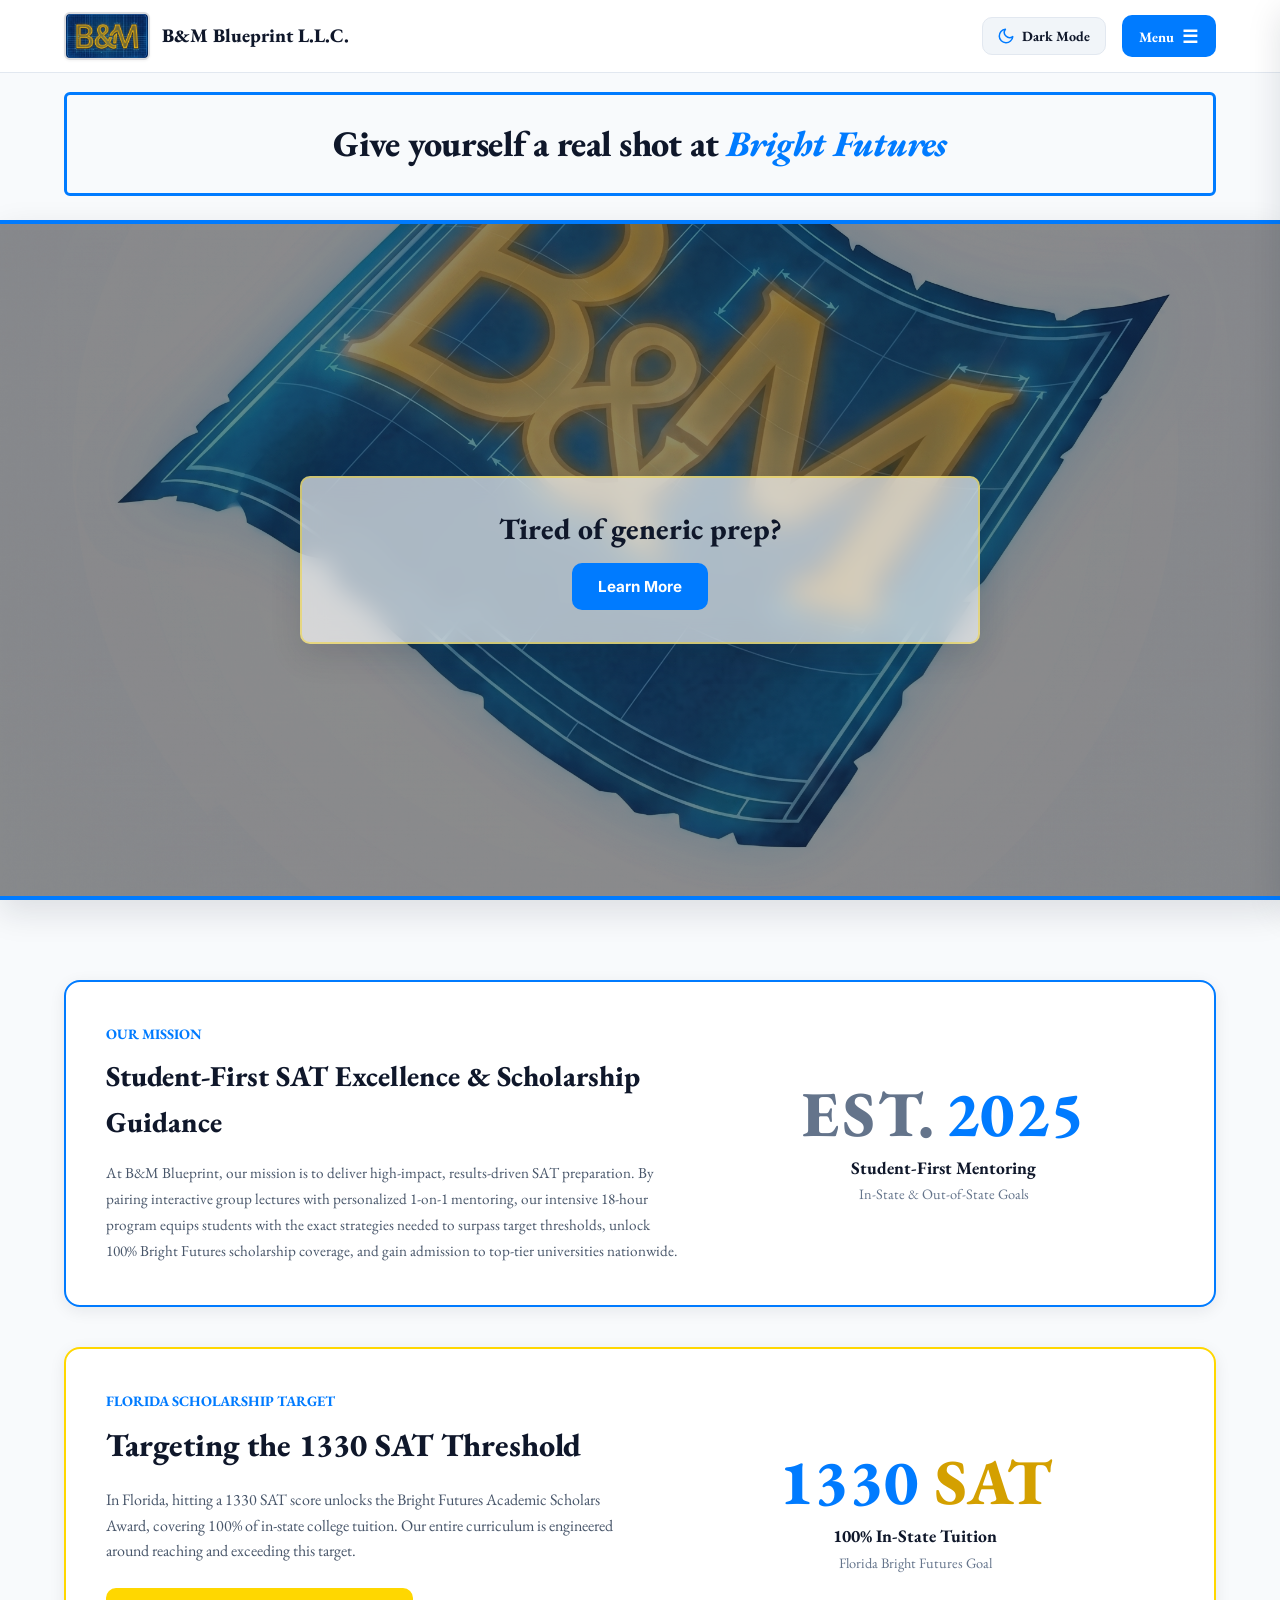
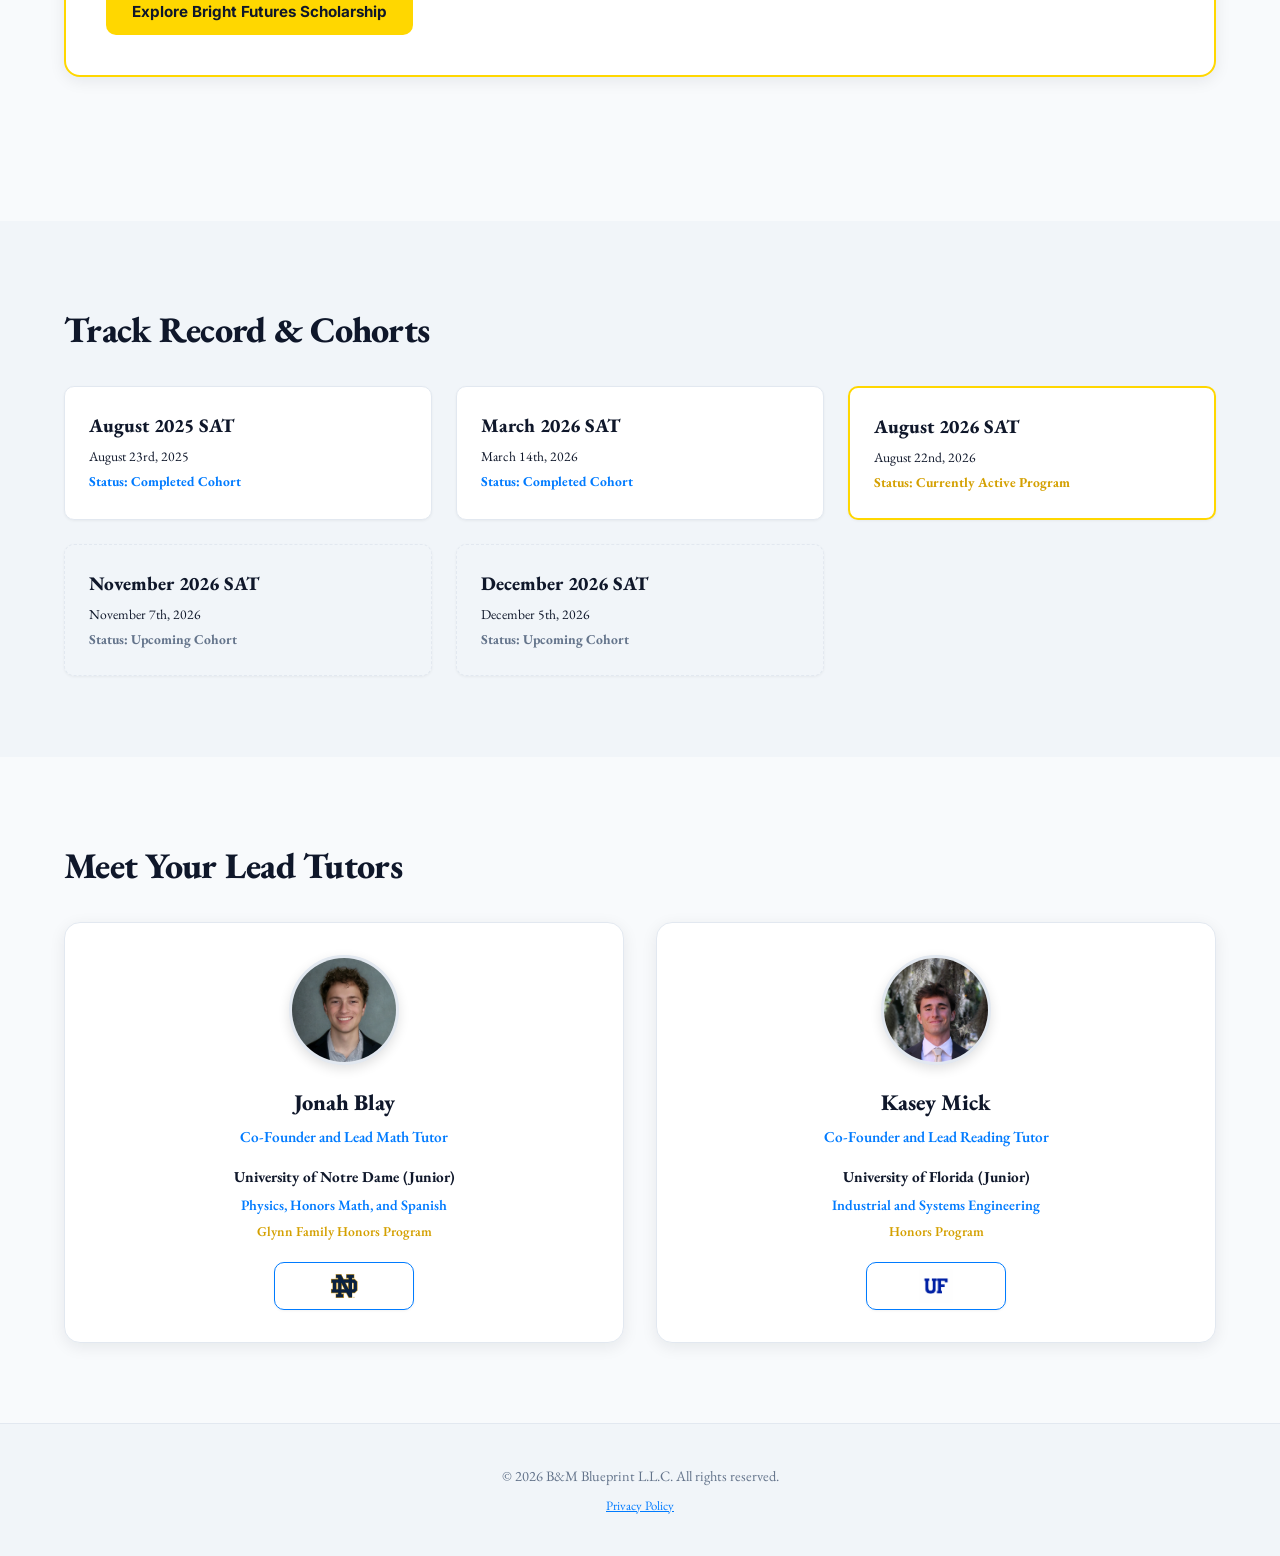
==== commit 8e383c71: "Update cohort dates and fix favicon cache busting" ====
--- a/frontend/index.html
+++ b/frontend/index.html
@@ -16,16 +16,16 @@
   </script>
 
   <!-- Favicon -->
-  <link rel="icon" href="favicon.ico?v=5" sizes="any">
-  <link rel="icon" type="image/png" sizes="32x32" href="assets/favicon.png?v=5">
-  <link rel="apple-touch-icon" href="assets/apple-touch-icon.png?v=5">
+  <link rel="icon" href="favicon.ico?v=6" sizes="any">
+  <link rel="icon" type="image/png" sizes="32x32" href="assets/favicon.png?v=6">
+  <link rel="apple-touch-icon" href="assets/apple-touch-icon.png?v=6">
   <!-- Google Fonts Preconnect -->
   <link rel="preconnect" href="https://fonts.googleapis.com">
   <link rel="preconnect" href="https://fonts.gstatic.com" crossorigin>
   <link href="https://fonts.googleapis.com/css2?family=EB+Garamond:ital,wght@0,400;0,500;0,600;0,700;0,800;1,400;1,500;1,600;1,700;1,800&amp;family=Inter:wght@400;500;600;700;800&amp;display=swap" rel="stylesheet">
 
   <!-- Master Stylesheet -->
-  <link rel="stylesheet" href="css/styles.css?v=58">
+  <link rel="stylesheet" href="css/styles.css?v=63">
 </head>
 <body>
 
@@ -175,22 +175,27 @@
           <div class="reveal-stagger-parent cohort-grid">
             <div class="reveal-card cohort-card">
               <div style="font-weight:800; font-size:1.2rem; margin-bottom:0.25rem">August 2025 SAT</div>
+              <div style="font-size:0.85rem; margin-bottom:0.25rem; color:var(--text-primary)">August 23rd, 2025</div>
               <div style="color:var(--color-blueprint); font-weight:700; font-size:0.85rem">Status: Completed Cohort</div>
             </div>
             <div class="reveal-card cohort-card">
               <div style="font-weight:800; font-size:1.2rem; margin-bottom:0.25rem">March 2026 SAT</div>
+              <div style="font-size:0.85rem; margin-bottom:0.25rem; color:var(--text-primary)">March 14th, 2026</div>
               <div style="color:var(--color-blueprint); font-weight:700; font-size:0.85rem">Status: Completed Cohort</div>
             </div>
             <div class="reveal-card cohort-card active">
               <div style="font-weight:800; font-size:1.2rem; margin-bottom:0.25rem">August 2026 SAT</div>
+              <div style="font-size:0.85rem; margin-bottom:0.25rem; color:var(--text-primary)">August 22nd, 2026</div>
               <div style="color:var(--color-gold-dark); font-weight:700; font-size:0.85rem">Status: Currently Active Program</div>
             </div>
             <div class="reveal-card cohort-card upcoming">
-              <div style="font-weight:800; font-size:1.2rem; margin-bottom:0.25rem">October 2026 SAT</div>
+              <div style="font-weight:800; font-size:1.2rem; margin-bottom:0.25rem">November 2026 SAT</div>
+              <div style="font-size:0.85rem; margin-bottom:0.25rem; color:var(--text-primary)">November 7th, 2026</div>
               <div style="color:var(--text-muted); font-weight:700; font-size:0.85rem">Status: Upcoming Cohort</div>
             </div>
             <div class="reveal-card cohort-card upcoming">
               <div style="font-weight:800; font-size:1.2rem; margin-bottom:0.25rem">December 2026 SAT</div>
+              <div style="font-size:0.85rem; margin-bottom:0.25rem; color:var(--text-primary)">December 5th, 2026</div>
               <div style="color:var(--text-muted); font-weight:700; font-size:0.85rem">Status: Upcoming Cohort</div>
             </div>
           </div>
@@ -252,12 +257,12 @@
           <h2 class="section-title reveal-init reveal-fade-up">The 4-Week, 18-Hour SAT Program</h2>
 
           <div class="program-overview-card reveal-init reveal-scale">
-            <div style="display:flex; justify-content:space-between; align-items:center; flex-wrap:wrap; gap:1rem; margin-bottom:1.5rem">
-              <div>
+            <div class="program-header-flex" style="display:flex; justify-content:space-between; align-items:center; flex-wrap:wrap; gap:1rem; margin-bottom:1.5rem">
+              <div class="program-header-left">
                 <h3 style="font-size:1.6rem; font-weight:800">Complete Program Overview</h3>
                 <div style="color:var(--text-secondary); font-size:0.95rem">14 Hours Group Lectures + 4 Private 1-on-1 Sessions</div>
               </div>
-              <div style="text-align:right">
+              <div class="program-header-right" style="text-align:right">
                 <div class="price-large">$799</div>
                 <div style="font-size:0.85rem; color:var(--text-muted)">All-Inclusive Tuition</div>
               </div>
@@ -401,14 +406,14 @@
               <div style="display:inline-block; padding:0.2rem 0.75rem; background:var(--color-blueprint); color:#fff; font-weight:700; font-size:0.8rem; border-radius:var(--radius-full); margin-bottom:1rem">MOST POPULAR</div>
               <h3 style="font-size:1.5rem; font-weight:800; margin-bottom:0.5rem">4-Week SAT Program</h3>
               <p style="color:var(--text-secondary); font-size:0.95rem; margin-bottom:1.5rem">Full 18-hour program including 14 group hours + 4 private 1-on-1 sessions.</p>
-              <div style="font-size:2.5rem; font-weight:800; color:var(--color-blueprint); margin-bottom:1.5rem">$799</div>
+              <div class="pricing-price-text" style="font-size:2.5rem; font-weight:800; color:var(--color-blueprint); margin-bottom:1.5rem">$799</div>
               <button class="btn btn-blueprint" style="width:100%" data-page-target="contact">Register For Program</button>
             </div>
 
             <div class="reveal-card" style="background-color:var(--bg-surface); border:1px solid var(--border-color); border-radius:var(--radius-lg); padding:2rem">
               <h3 style="font-size:1.5rem; font-weight:800; margin-bottom:0.5rem">Private SAT Tutoring</h3>
               <p style="color:var(--text-secondary); font-size:0.95rem; margin-bottom:1.5rem">1-on-1 personalized SAT tutoring sessions with either Jonah Blay or Kasey Mick.</p>
-              <div style="font-size:2.5rem; font-weight:800; color:var(--text-primary); margin-bottom:1.5rem">$75 <span style="font-size:1rem; font-weight:600; color:var(--text-muted)">/ hour</span></div>
+              <div class="pricing-price-text" style="font-size:2.5rem; font-weight:800; color:var(--text-primary); margin-bottom:1.5rem">$75 <span style="font-size:1rem; font-weight:600; color:var(--text-muted)">/ hour</span></div>
               
               <!-- Interactive Tutoring Calculator -->
               <div style="background:var(--bg-surface-alt); padding:1rem; border-radius:var(--radius-md); margin-bottom:1.5rem">
@@ -773,7 +778,7 @@
                 <label style="font-weight:700; font-size:0.9rem; display:block; margin-bottom:0.3rem">Subject of Inquiry</label>
                 <select name="subject" id="contact-subject" class="contact-input">
                   <option value="" disabled selected>Select a subject...</option>
-                  <option value="October SAT Program">October SAT Program</option>
+                  <option value="November SAT Program">November SAT Program</option>
                   <option value="December SAT Program">December SAT Program</option>
                   <option value="Potential Future Programs">Potential Future Programs</option>
                 </select>
@@ -820,6 +825,6 @@
   <div class="g-recaptcha" data-sitekey="6LfdxYYtAAAAACdMZriZWK_JZJQGeWrOQs4FF9nh" data-size="invisible" data-callback="onRecaptchaSuccess" data-error-callback="onRecaptchaError" data-expired-callback="onRecaptchaError"></div>
 
   <!-- ES6 Main Application Module -->
-  <script type="module" src="js/main.js?v=47"></script>
+  <script type="module" src="js/main.js?v=51"></script>
 </body>
 </html>
--- a/frontend/css/styles.css
+++ b/frontend/css/styles.css
@@ -602,12 +602,14 @@
 
 @media (max-width: 768px) {
   .hero-window-frame-full {
-    height: calc(100vh - 180px);
-    min-height: calc(100vh - 180px);
+    height: 450px;
+    min-height: 450px;
+    /* Removed CSS height transition for mobile to prevent address bar jitter */
+    transition: none;
   }
   .hero-window-frame-full.is-subpage {
-    min-height: 180px;
-    height: 180px;
+    min-height: 200px;
+    height: 200px;
   }
 }
 
@@ -625,10 +627,17 @@
   background-attachment: fixed; /* Keeps logo image stationary as content scrolls past */
 }
 
-/* Override for mobile to fix massive zoom bug on iOS */
+/* Mobile Fallback: 
+   Parallax on mobile browsers is notoriously jittery and prone to zooming bugs 
+   when the address bar collapses. We use a static scroll layout for stability. */
 @media (max-width: 768px) {
   .hero-window-bg {
-    background-attachment: scroll;
+    background-attachment: scroll !important;
+    height: 100%;
+    top: 0;
+    background-size: cover;
+    background-position: center 80%; /* Keeps the blueprint nicely framed near the bottom without severe cropping */
+    transform: none !important;
   }
 }
 
@@ -1289,12 +1298,47 @@
 @media (max-width: 1100px) {
   .tutor-grid {
     grid-template-columns: 1fr;
+    justify-content: center;
+    justify-items: center;
+  }
+  .tutor-grid > * {
+    max-width: 100%;
+    width: 100%;
   }
 }
 
 @media (max-width: 768px) {
   .program-breakdown-grid {
     grid-template-columns: 1fr;
+    text-align: center;
+  }
+  .program-header-flex {
+    flex-direction: column;
+    justify-content: center;
+    text-align: center;
+  }
+  .program-header-left, .program-header-right {
+    text-align: center !important;
+  }
+  .tutor-card-header-row {
+    flex-direction: column;
+    align-items: center;
+    text-align: center;
+  }
+  .tutor-card-header-left {
+    align-items: center;
+  }
+  .tutor-card-info-right {
+    align-items: center;
+    text-align: center;
+  }
+  .tutor-sat-single-line {
+    justify-content: center;
+  }
+  .tutor-focus-univ-block {
+    text-align: center;
+  }
+  .pricing-price-text {
     text-align: center;
   }
 }
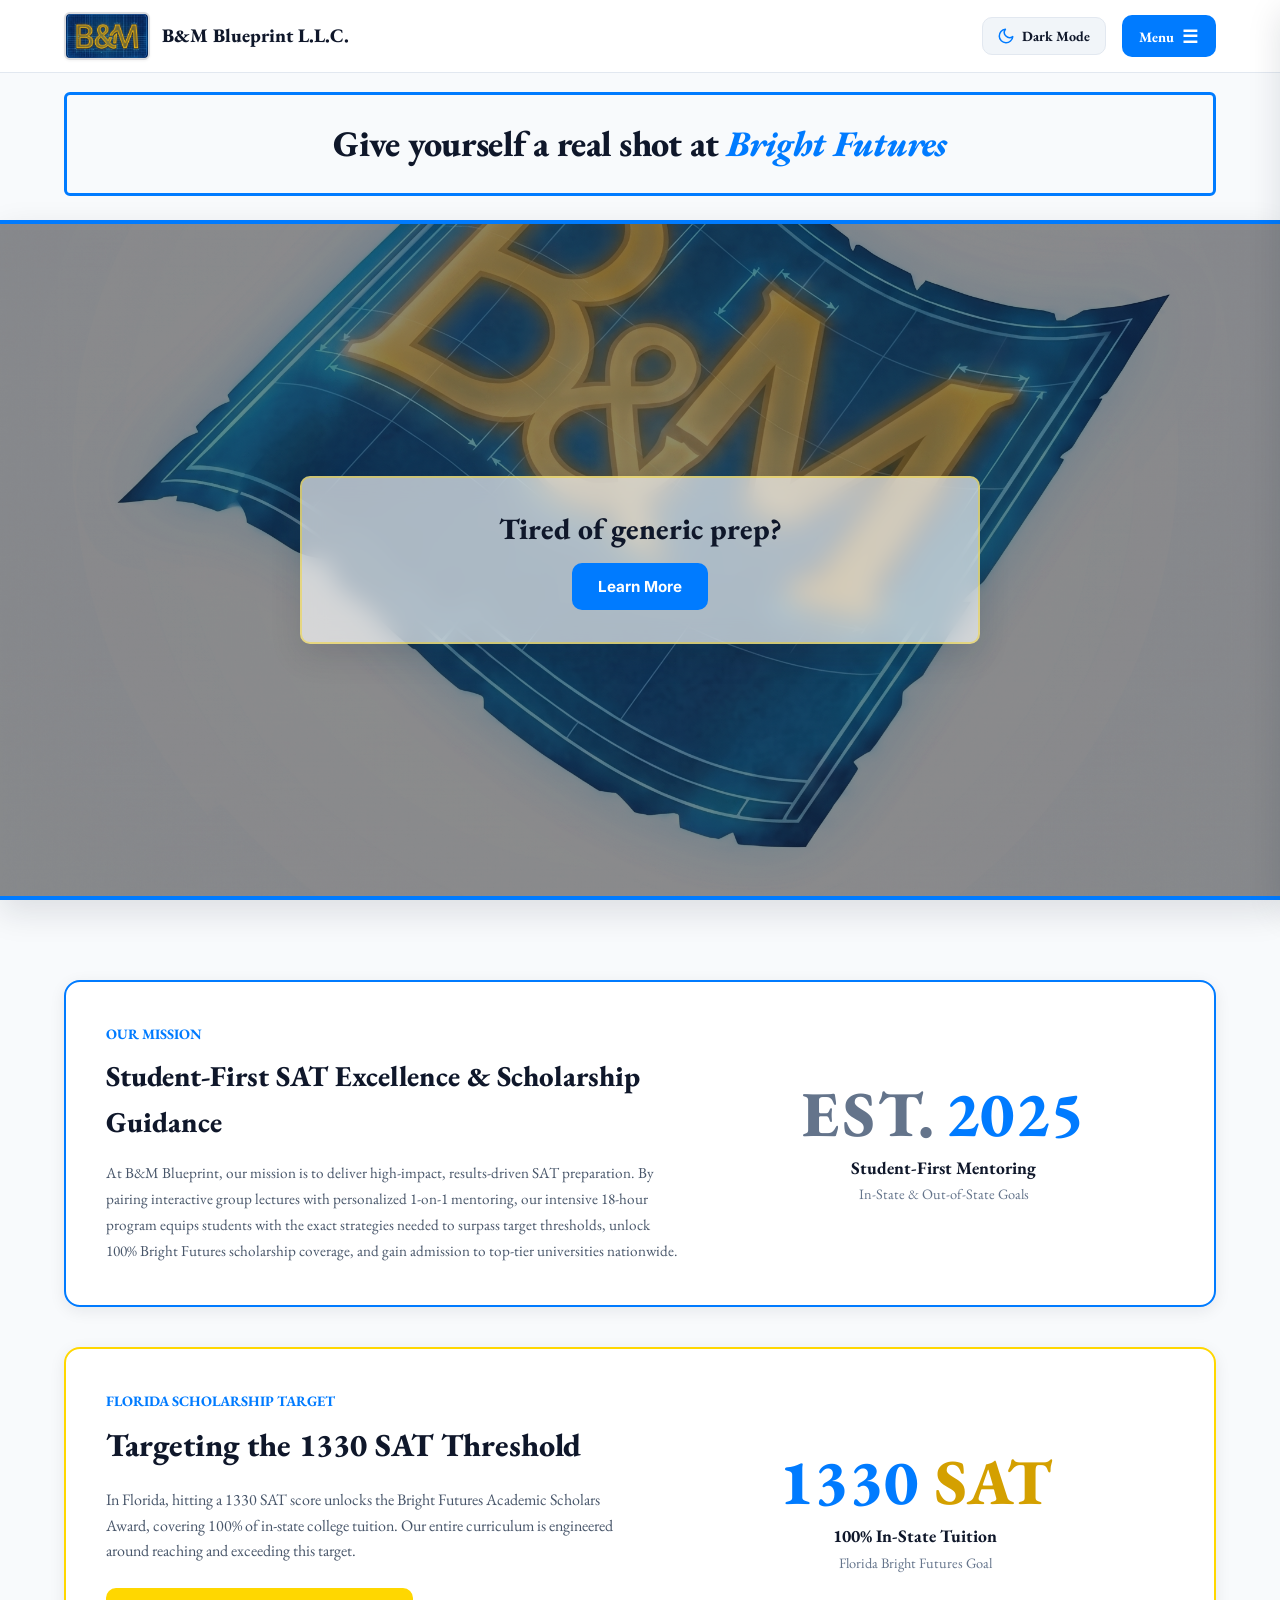
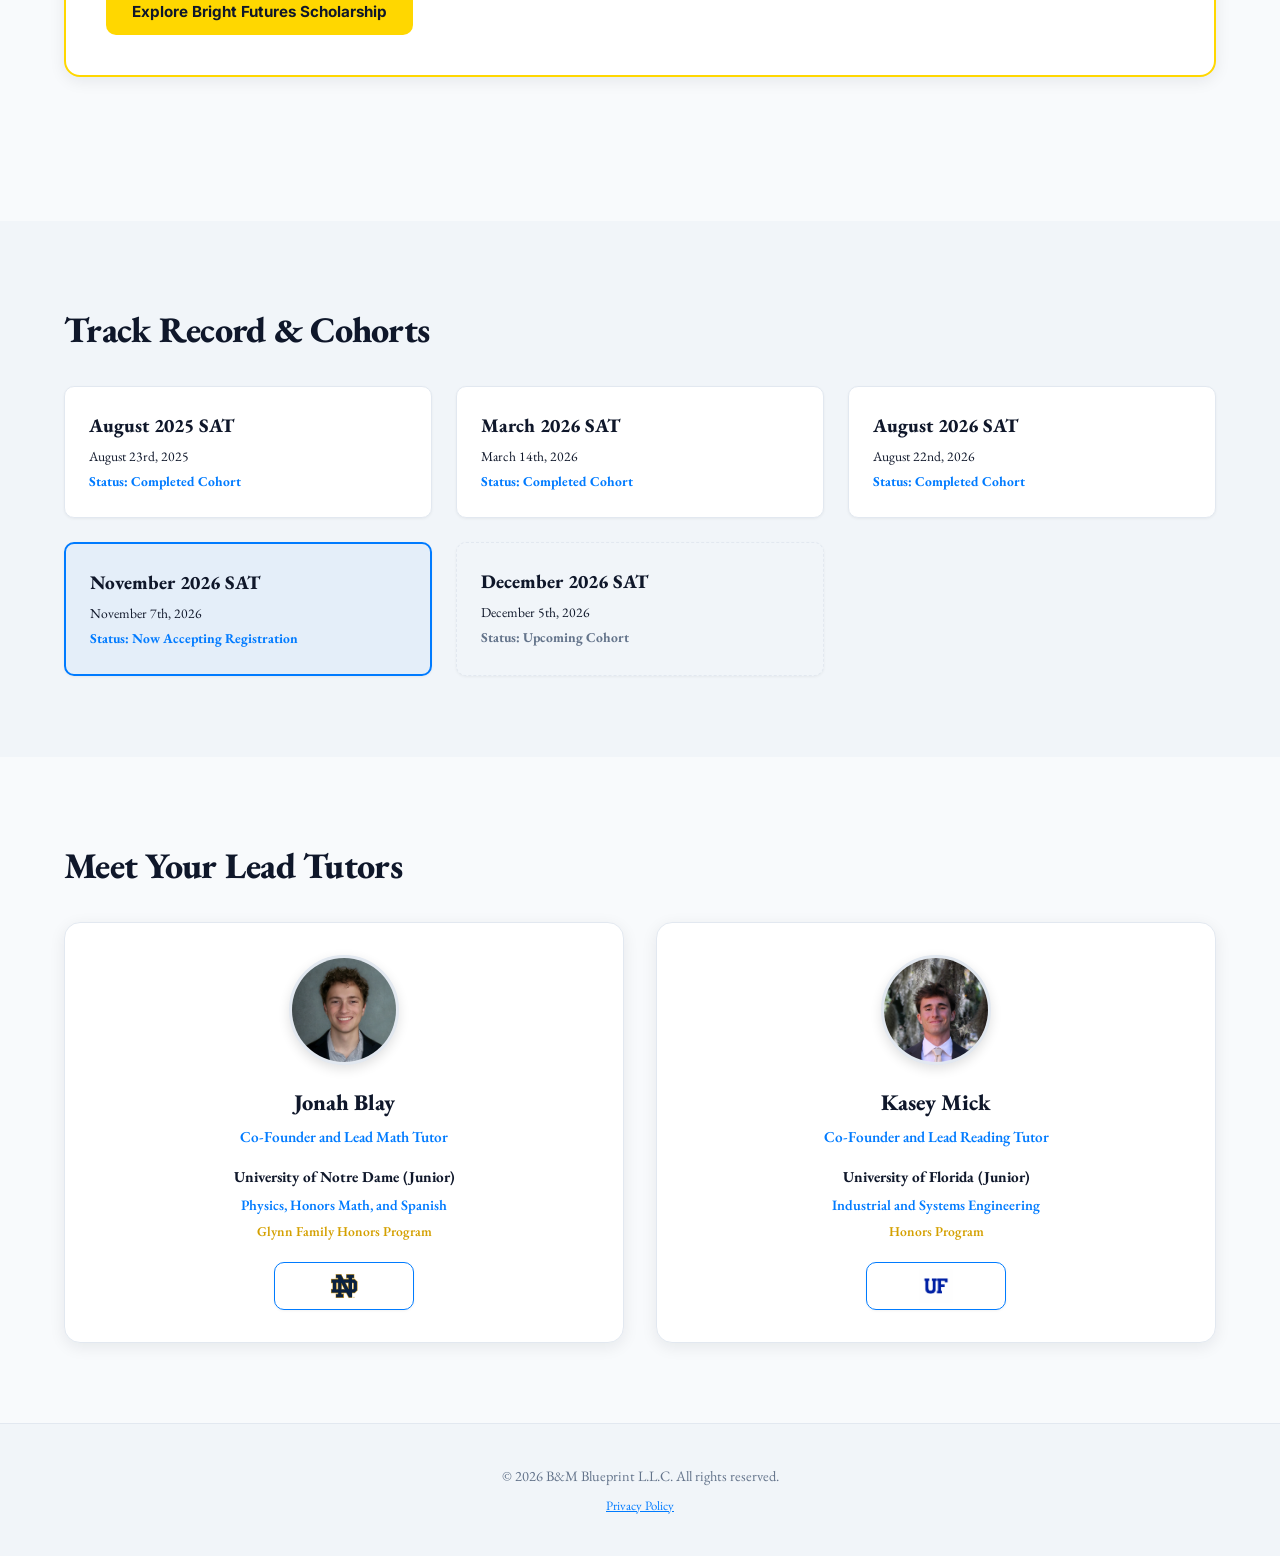
==== commit 626cc2a2: "Execute favicon bypass and cohort status styling updates" ====
--- a/frontend/index.html
+++ b/frontend/index.html
@@ -16,16 +16,16 @@
   </script>
 
   <!-- Favicon -->
-  <link rel="icon" href="favicon.ico?v=6" sizes="any">
-  <link rel="icon" type="image/png" sizes="32x32" href="assets/favicon.png?v=6">
-  <link rel="apple-touch-icon" href="assets/apple-touch-icon.png?v=6">
+  <link rel="icon" href="favicon-v2.ico" sizes="any">
+  <link rel="icon" type="image/png" sizes="32x32" href="assets/favicon-v2.png">
+  <link rel="apple-touch-icon" href="assets/apple-touch-icon-v2.png">
   <!-- Google Fonts Preconnect -->
   <link rel="preconnect" href="https://fonts.googleapis.com">
   <link rel="preconnect" href="https://fonts.gstatic.com" crossorigin>
   <link href="https://fonts.googleapis.com/css2?family=EB+Garamond:ital,wght@0,400;0,500;0,600;0,700;0,800;1,400;1,500;1,600;1,700;1,800&amp;family=Inter:wght@400;500;600;700;800&amp;display=swap" rel="stylesheet">
 
   <!-- Master Stylesheet -->
-  <link rel="stylesheet" href="css/styles.css?v=63">
+  <link rel="stylesheet" href="css/styles.css?v=64">
 </head>
 <body>
 
@@ -183,15 +183,15 @@
               <div style="font-size:0.85rem; margin-bottom:0.25rem; color:var(--text-primary)">March 14th, 2026</div>
               <div style="color:var(--color-blueprint); font-weight:700; font-size:0.85rem">Status: Completed Cohort</div>
             </div>
-            <div class="reveal-card cohort-card active">
+            <div class="reveal-card cohort-card">
               <div style="font-weight:800; font-size:1.2rem; margin-bottom:0.25rem">August 2026 SAT</div>
               <div style="font-size:0.85rem; margin-bottom:0.25rem; color:var(--text-primary)">August 22nd, 2026</div>
-              <div style="color:var(--color-gold-dark); font-weight:700; font-size:0.85rem">Status: Currently Active Program</div>
-            </div>
-            <div class="reveal-card cohort-card upcoming">
+              <div style="color:var(--color-blueprint); font-weight:700; font-size:0.85rem">Status: Completed Cohort</div>
+            </div>
+            <div class="reveal-card cohort-card registration-open">
               <div style="font-weight:800; font-size:1.2rem; margin-bottom:0.25rem">November 2026 SAT</div>
               <div style="font-size:0.85rem; margin-bottom:0.25rem; color:var(--text-primary)">November 7th, 2026</div>
-              <div style="color:var(--text-muted); font-weight:700; font-size:0.85rem">Status: Upcoming Cohort</div>
+              <div style="color:var(--color-blueprint); font-weight:700; font-size:0.85rem">Status: Now Accepting Registration</div>
             </div>
             <div class="reveal-card cohort-card upcoming">
               <div style="font-weight:800; font-size:1.2rem; margin-bottom:0.25rem">December 2026 SAT</div>
@@ -825,6 +825,6 @@
   <div class="g-recaptcha" data-sitekey="6LfdxYYtAAAAACdMZriZWK_JZJQGeWrOQs4FF9nh" data-size="invisible" data-callback="onRecaptchaSuccess" data-error-callback="onRecaptchaError" data-expired-callback="onRecaptchaError"></div>
 
   <!-- ES6 Main Application Module -->
-  <script type="module" src="js/main.js?v=51"></script>
+  <script type="module" src="js/main.js?v=52"></script>
 </body>
 </html>
--- a/frontend/css/styles.css
+++ b/frontend/css/styles.css
@@ -1509,6 +1509,15 @@
   border-style: dashed;
 }
 
+.cohort-card.registration-open {
+  border: 2px solid var(--color-blueprint);
+  background-color: rgba(0, 123, 255, 0.05); /* Very light blue tint */
+}
+
+[data-theme="dark"] .cohort-card.registration-open {
+  background-color: rgba(0, 123, 255, 0.15); /* Slightly darker blue tint for contrast in dark mode */
+}
+
 /* Contact Form Styles */
 .contact-input {
   width: 100%;
